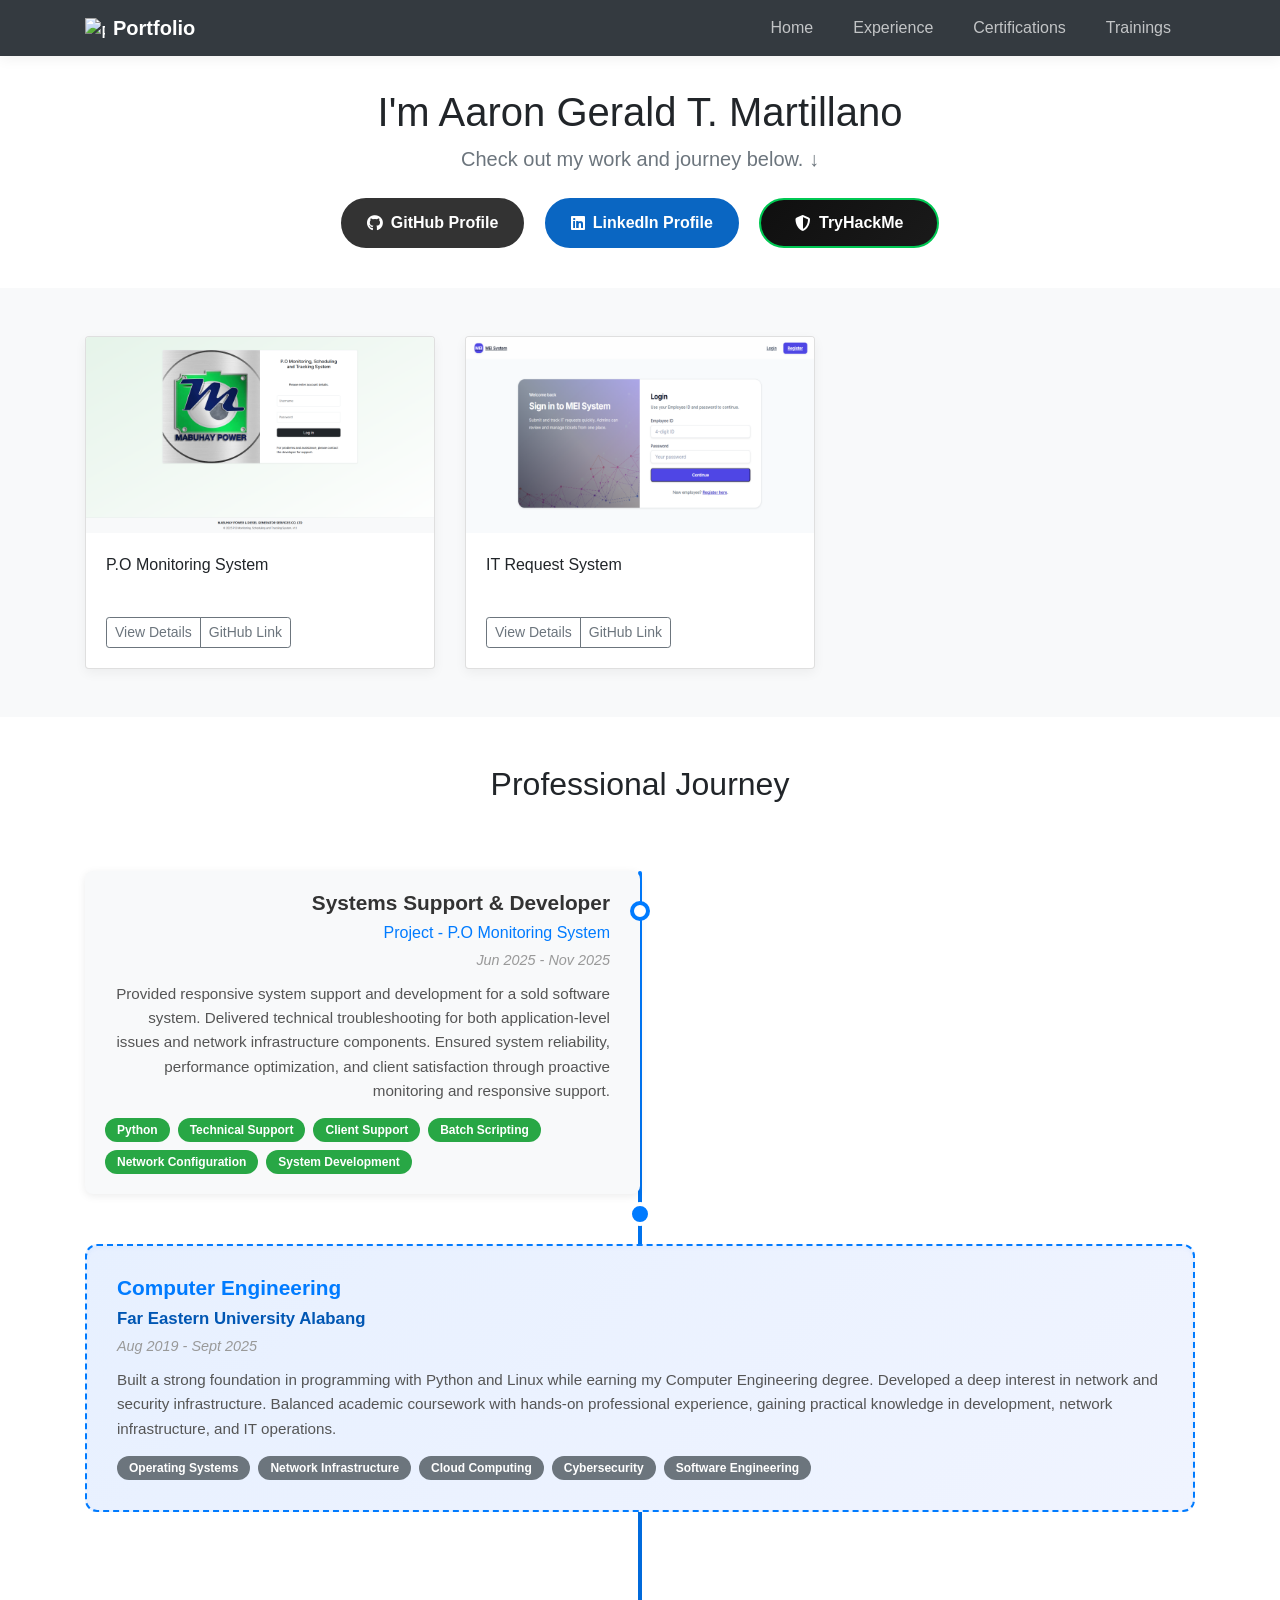
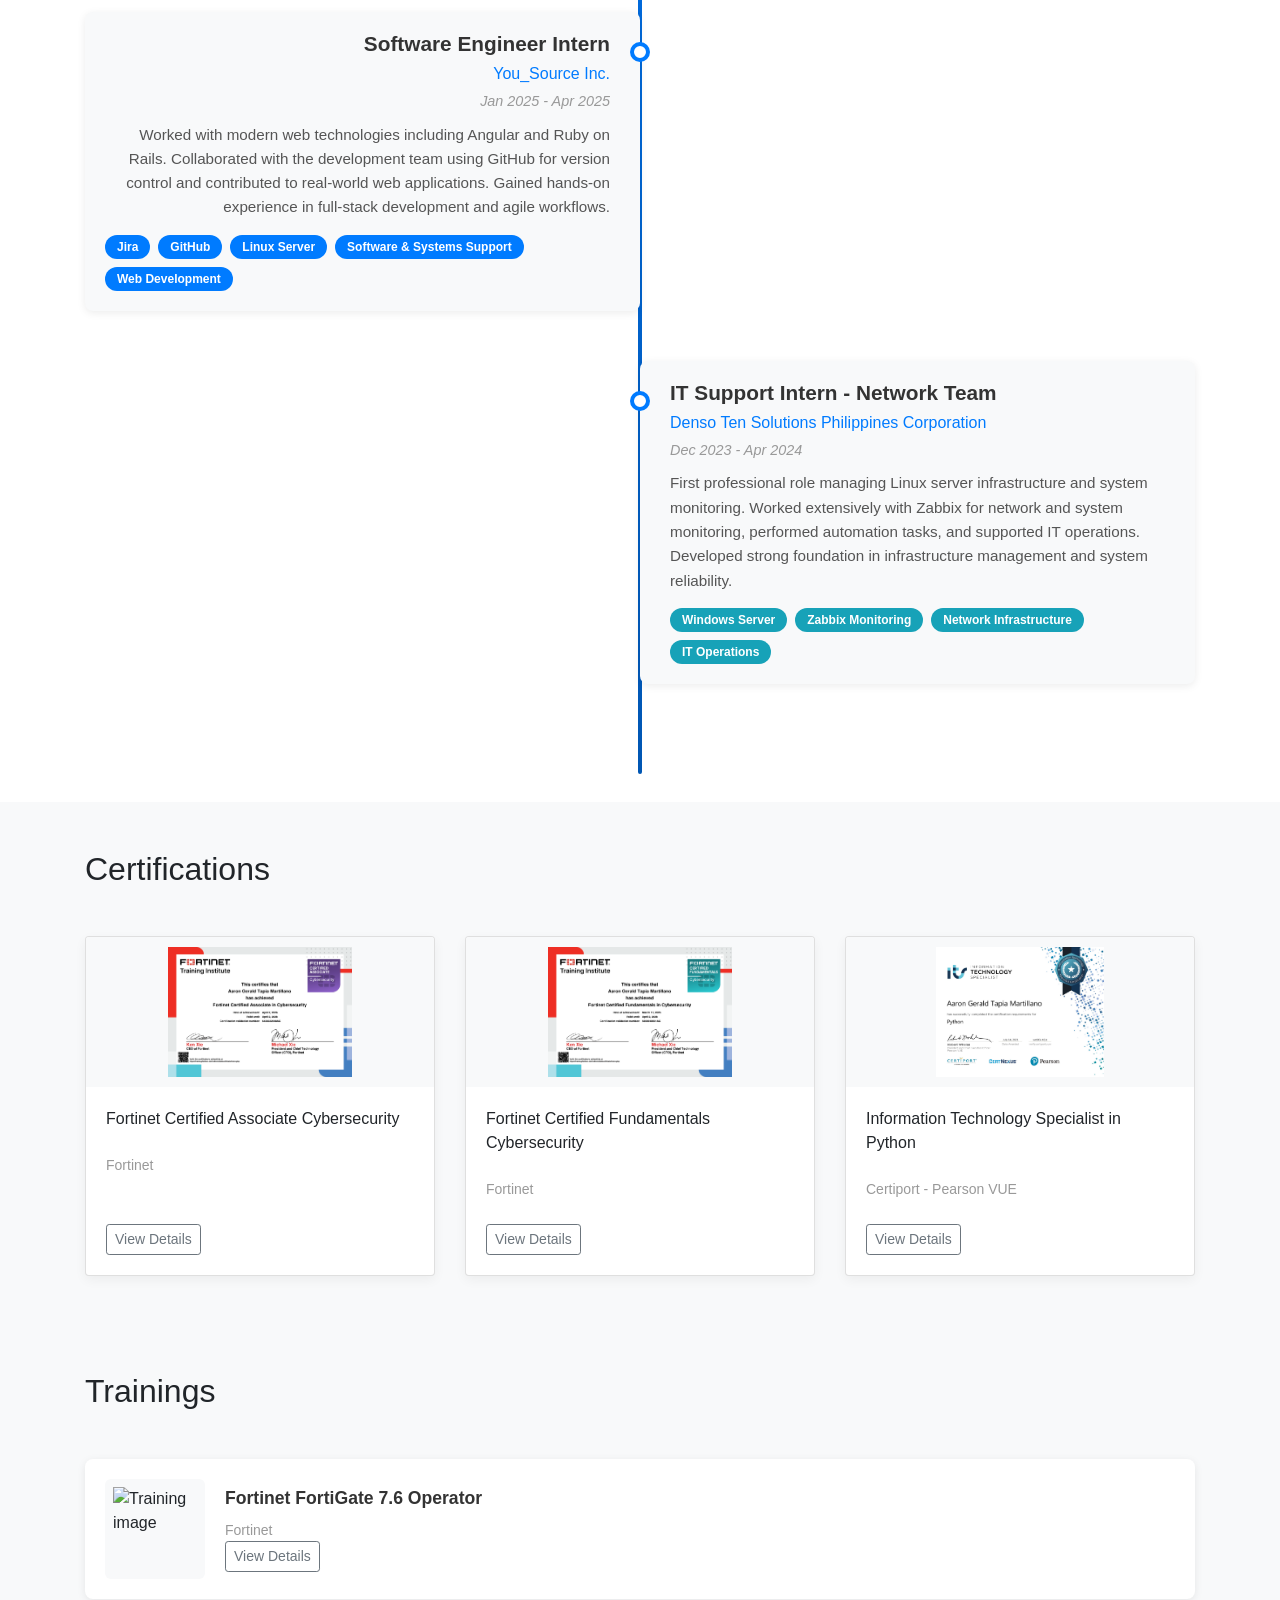
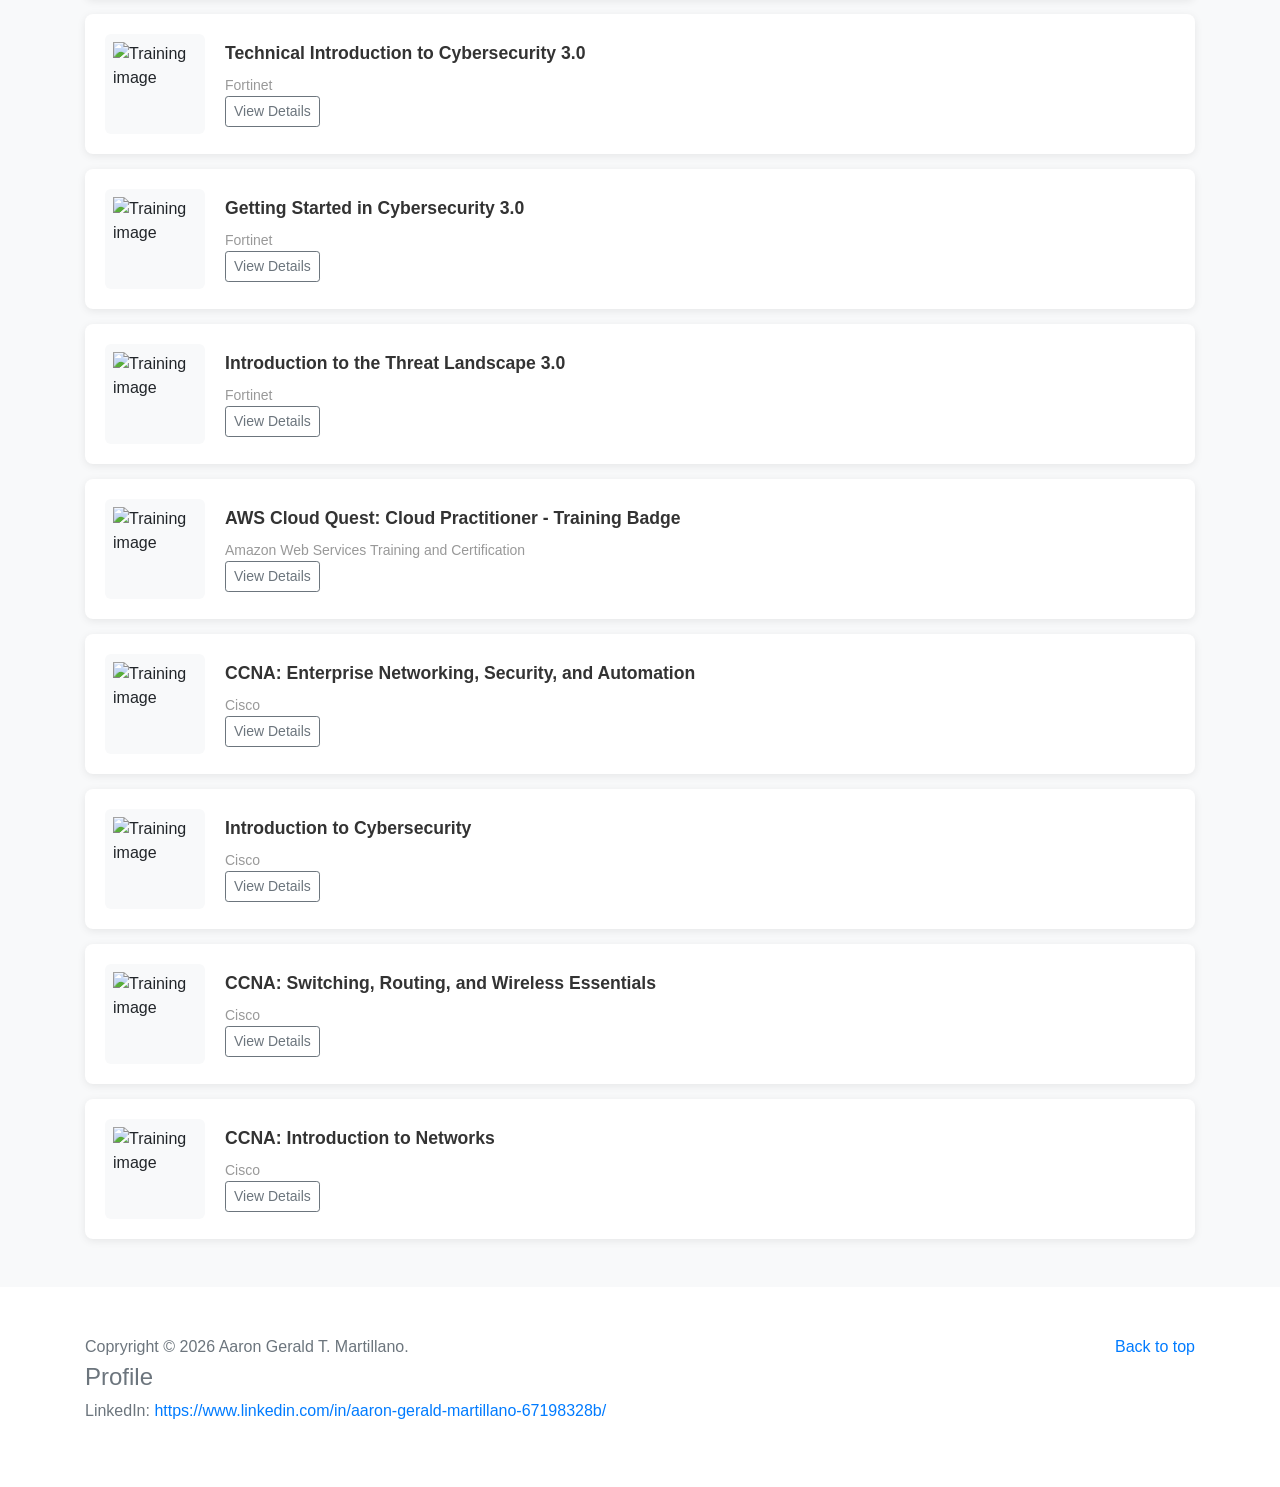
==== index.html @ e91a2d07 "added meta tags for favicon, og, twitter" ====
<!doctype html>
<html lang="en">
  <head>
    <meta charset="utf-8">
    <meta name="viewport" content="width=device-width, initial-scale=1, shrink-to-fit=no">
    <meta name="description" content="Graduate of BS Computer Engineering in FEU Alabang, specializing in network and security infrastructure, operating systems and Python development. Fortinet FCA certified and Pearson IT Specialist in Python. Based in Cavite, Philippines.">
    <meta name="author" content="Aaron Gerald T. Martillano">
    <meta name="keywords" content="Aaron, Gerald, Martillano, portfolio, computer engineering, network security, Python developer, Fortinet FCA, IT support">
    <meta name="robots" content="index, follow">
    <meta name="language" content="English">
    <title>Portfolio - Aaron Gerald T. Martillano</title>
    
    <!-- Favicon - Multiple formats for better search engine preview -->
    <link rel="icon" type="image/x-icon" href="favicon.ico">
    <link rel="icon" type="image/png" sizes="16x16" href="favicon-16x16.png">
    <link rel="icon" type="image/png" sizes="32x32" href="favicon-32x32.png">
    <link rel="apple-touch-icon" href="apple-touch-icon.png">
    <link rel="icon" type="image/png" sizes="192x192" href="android-chrome-192x192.png">
    <link rel="icon" type="image/png" sizes="512x512" href="android-chrome-512x512.png">
    
    <!-- Open Graph Meta Tags (for Google, Facebook, LinkedIn preview) -->
    <meta property="og:type" content="website">
    <meta property="og:title" content="Portfolio - Aaron Gerald T. Martillano">
    <meta property="og:description" content="Graduate of BS Computer Engineering in FEU Alabang, specializing in network and security infrastructure, operating systems and Python development. Fortinet FCA certified and Pearson IT Specialist in Python. Based in Cavite, Philippines.">
    <meta property="og:url" content="https://aarown.site">
    <meta property="og:image" content="">
    <meta property="og:site_name" content="Aaron Gerald T. Martillano - Portfolio">
    
    <!-- Twitter Card Meta Tags -->
    <meta name="twitter:card" content="summary_large_image">
    <meta name="twitter:title" content="Portfolio - Aaron Gerald T. Martillano">
    <meta name="twitter:description" content="Graduate of BS Computer Engineering in FEU Alabang, specializing in network and security infrastructure, operating systems and Python development.">
    <meta name="twitter:image" content="">
    
    <!-- Canonical URL -->
    <link rel="canonical" href="https://aarown.site">

    <!-- Bootstrap core CSS -->
    <link href="https://cdn.jsdelivr.net/npm/bootstrap@4.6.2/dist/css/bootstrap.min.css" rel="stylesheet">
    
    <!-- Font Awesome Icons -->
    <link rel="stylesheet" href="https://cdnjs.cloudflare.com/ajax/libs/font-awesome/6.4.0/css/all.min.css">

    <!-- Custom styles for this template -->
    <link href="assets/css/styles.css" rel="stylesheet">
  </head>

  <body>

    <header id="navbar-container"></header>

    <main role="main">

      <section class="jumbotron text-center">
        <div class="container">
          <h1 class="jumbotron-heading">I'm Aaron Gerald T. Martillano</h1>
          <p class="lead text-muted">Check out my work and journey below. ↓</p>
          <p>
            <a href="https://github.com/aarown00" class="btn btn-social btn-github my-2" target="_blank">
              <i class="fab fa-github"></i> GitHub Profile
            </a>
            <a href="https://www.linkedin.com/in/aaron-gerald-martillano-67198328b/" class="btn btn-social btn-linkedin my-2" target="_blank">
              <i class="fab fa-linkedin"></i> LinkedIn Profile
            </a>
            <a href="https://tryhackme.com/p/aarown.00" class="btn btn-social btn-tryhackme my-2" target="_blank">
              <i class="fas fa-shield-alt"></i> TryHackMe
            </a>
          </p>
        </div>
      </section>

      <div class="album py-5 bg-light">
        <div class="container">

          <div class="row">
                      
            <div class="col-md-4">
              <div class="card mb-4 box-shadow">
                <img class="card-img-top" src="assets/img/project1-a.png" alt="Card image cap">
                <div class="card-body">
                  <p class="card-text">P.O Monitoring System</p>
                  <div class="d-flex justify-content-between align-items-center">
                    <div class="btn-group">
                      <a href="po-monitoring-system.html" class="btn btn-sm btn-outline-secondary">View Details</a>
                      <a href="https://github.com/aarown00/pom" class="btn btn-sm btn-outline-secondary">GitHub Link</a>
                    </div>
                  </div>
                </div>
              </div>
            </div>
            <div class="col-md-4">
              <div class="card mb-4 box-shadow">
                <img class="card-img-top" src="assets/img/project2-a.png" alt="Card image cap">
                <div class="card-body">
                  <p class="card-text">IT Request System</p>
                  <div class="d-flex justify-content-between align-items-center">
                    <div class="btn-group">
                      <a href="it-request-system.html" class="btn btn-sm btn-outline-secondary">View Details</a>
                      <a href="https://github.com/aarown00/MEI" class="btn btn-sm btn-outline-secondary">GitHub Link</a>
                    </div>
                  </div>
                </div>
              </div>
            </div>
          </div>
        </div>
      </div>

      <div class="album py-5 bg-white" id="experience">
        <div class="container">
          <h2 class="mb-5 text-center">Professional Journey</h2>
          <div class="timeline">
            <div class="timeline-item">
              <div class="timeline-marker"></div>
              <div class="timeline-content">
                <h5 class="timeline-title">Systems Support & Developer</h5>
                <p class="timeline-company">Project - P.O Monitoring System</p>
                <p class="timeline-date">Jun 2025 - Nov 2025</p>
                <p class="timeline-description">
                  Provided responsive system support and development for a sold software system. Delivered technical troubleshooting for both application-level issues and network infrastructure components. Ensured system reliability, performance optimization, and client satisfaction through proactive monitoring and responsive support.
                </p>
                <div class="timeline-tags">
                  <span class="badge badge-success">Python</span>
                  <span class="badge badge-success">Technical Support</span>
                  <span class="badge badge-success">Client Support</span>
                  <span class="badge badge-success">Batch Scripting</span>
                  <span class="badge badge-success">Network Configuration</span>
                  <span class="badge badge-success">System Development</span>
                </div>
              </div>
            </div>
            <div class="timeline-item timeline-item-education">
              <div class="timeline-marker"></div>
              <div class="timeline-content">
                <h5 class="timeline-title">Computer Engineering</h5>
                <p class="timeline-company">Far Eastern University Alabang</p>
                <p class="timeline-date">Aug 2019 - Sept 2025</p>
                <p class="timeline-description">
                  Built a strong foundation in programming with Python and Linux while earning my Computer Engineering degree. Developed a deep interest in network and security infrastructure. Balanced academic coursework with hands-on professional experience, gaining practical knowledge in development, network infrastructure, and IT operations.
                </p>
                <div class="timeline-tags">
                  <span class="badge badge-secondary">Operating Systems</span>
                  <span class="badge badge-secondary">Network Infrastructure</span>
                  <span class="badge badge-secondary">Cloud Computing</span>
                  <span class="badge badge-secondary">Cybersecurity</span>
                  <span class="badge badge-secondary">Software Engineering</span>
                </div>
              </div>
            </div>
            <div class="timeline-item">
              <div class="timeline-marker"></div>
              <div class="timeline-content">
                <h5 class="timeline-title">Software Engineer Intern</h5>
                <p class="timeline-company">You_Source Inc.</p>
                <p class="timeline-date">Jan 2025 - Apr 2025</p>
                <p class="timeline-description">
                  Worked with modern web technologies including Angular and Ruby on Rails. Collaborated with the development team using GitHub for version control and contributed to real-world web applications. Gained hands-on experience in full-stack development and agile workflows.
                </p>
                <div class="timeline-tags">
                  <span class="badge badge-primary">Jira</span>
                  <span class="badge badge-primary">GitHub</span>
                  <span class="badge badge-primary">Linux Server</span>
                  <span class="badge badge-primary">Software & Systems Support</span>
                  <span class="badge badge-primary">Web Development</span>
                </div>
              </div>
            </div>
            <div class="timeline-item">
              <div class="timeline-marker"></div>
              <div class="timeline-content">
                <h5 class="timeline-title">IT Support Intern - Network Team</h5>
                <p class="timeline-company">Denso Ten Solutions Philippines Corporation</p>
                <p class="timeline-date">Dec 2023 - Apr 2024</p>
                <p class="timeline-description">
                  First professional role managing Linux server infrastructure and system monitoring. Worked extensively with Zabbix for network and system monitoring, performed automation tasks, and supported IT operations. Developed strong foundation in infrastructure management and system reliability.
                </p>
                <div class="timeline-tags">
                  <span class="badge badge-info">Windows Server</span>
                  <span class="badge badge-info">Zabbix Monitoring</span>
                  <span class="badge badge-info">Network Infrastructure</span>
                  <span class="badge badge-info">IT Operations</span>
                </div>
              </div>
            </div>
          </div>
        </div>
      </div>

      <div class="album py-5 bg-light" id="certifications">
        <div class="container">
          <h2 class="mb-5">Certifications</h2>
          <div class="row">
            <div class="col-md-4">
              <div class="card mb-4 box-shadow">
                <img class="card-img-top training-card-img" src="assets/img/fca.png" alt="Certification image">
                <div class="card-body">
                  <p class="card-text">Fortinet Certified Associate Cybersecurity</p>
                  <p class="training-provider">Fortinet</p>
                  <div class="d-flex justify-content-between align-items-center">
                    <div class="btn-group">
                      <a href="assets/img/fca.png" class="btn btn-sm btn-outline-secondary">View Details</a>
                    </div>
                  </div>
                </div>
                
              </div>
            </div>
            <div class="col-md-4">
              <div class="card mb-4 box-shadow">
                <img class="card-img-top training-card-img" src="assets/img/fcf.png" alt="Certification image">
                <div class="card-body">
                  <p class="card-text">Fortinet Certified Fundamentals Cybersecurity</p>
                  <p class="training-provider">Fortinet</p>
                  <div class="d-flex justify-content-between align-items-center">
                    <div class="btn-group">
                      <a href="assets/img/fcf.png" class="btn btn-sm btn-outline-secondary">View Details</a>
                    </div>
                  </div>
                </div>
                
              </div>
            </div>
            <div class="col-md-4">
              <div class="card mb-4 box-shadow">
                <img class="card-img-top training-card-img" src="assets/img/Python.jpg" alt="Certification image">
                <div class="card-body">
                  <p class="card-text">Information Technology Specialist in Python</p>
                  <p class="training-provider">Certiport - Pearson VUE</p>
                  <div class="d-flex justify-content-between align-items-center">
                    <div class="btn-group">
                      <a href="assets/img/Python.jpg" class="btn btn-sm btn-outline-secondary">View Details</a>
                    </div>
                  </div>
                </div>
                
              </div>
            </div>
          </div>
          
        </div>
      </div>

      <div class="album py-5 bg-light" id="trainings">
        <div class="container">
          <h2 class="mb-5">Trainings</h2>
          <div class="training-list">
            <div class="training-item">
              <img src="https://images.credly.com/size/680x680/images/92f41b16-a144-41e5-a5ab-f853faaf0939/blob" alt="Training image" class="training-item-img">
              <div class="training-item-content">
                <p class="training-item-title">Fortinet FortiGate 7.6 Operator</p>
                <p class="training-provider">Fortinet</p>
                <a href="https://www.credly.com/badges/24b2e67b-eadc-4395-85fd-5df58f1951bd/public_url" class="btn btn-sm btn-outline-secondary">View Details</a>
              </div>
            </div>
            <div class="training-item">
              <img src="https://images.credly.com/size/680x680/images/eb17d3c5-12f5-4be9-87b5-a6ccff62a22b/blob" alt="Training image" class="training-item-img">
              <div class="training-item-content">
                <p class="training-item-title">Technical Introduction to Cybersecurity 3.0</p>
                <p class="training-provider">Fortinet</p>
                <a href="https://www.credly.com/badges/b252195b-483f-4d7f-964d-dad9211ef504/public_url" class="btn btn-sm btn-outline-secondary">View Details</a>
              </div>
            </div>
            <div class="training-item">
              <img src="https://images.credly.com/size/680x680/images/a27867b1-d64f-4890-b577-89f162015407/blob" alt="Training image" class="training-item-img">
              <div class="training-item-content">
                <p class="training-item-title">Getting Started in Cybersecurity 3.0</p>
                <p class="training-provider">Fortinet</p>
                <a href="https://www.credly.com/badges/d38d79e4-d458-45fe-8bab-f562546cdbd9/public_url" class="btn btn-sm btn-outline-secondary">View Details</a>
              </div>
            </div>
            <div class="training-item">
              <img src="https://images.credly.com/size/680x680/images/a06a4e98-21bf-49ab-ad70-c61641f26fc8/blob" alt="Training image" class="training-item-img">
              <div class="training-item-content">
                <p class="training-item-title">Introduction to the Threat Landscape 3.0</p>
                <p class="training-provider">Fortinet</p>
                <a href="https://www.credly.com/badges/cf7b4754-1dc9-4a5c-806d-9c0d047556d3/public_url" class="btn btn-sm btn-outline-secondary">View Details</a>
              </div>
            </div>
            <div class="training-item">
              <img src="https://images.credly.com/size/680x680/images/30816e43-2550-4e1c-be22-3f03c5573bb9/blob" alt="Training image" class="training-item-img">
              <div class="training-item-content">
                <p class="training-item-title">AWS Cloud Quest: Cloud Practitioner - Training Badge</p>
                <p class="training-provider">Amazon Web Services Training and Certification</p>
                <a href="https://www.credly.com/badges/bafd1979-7acb-4dd3-9b9a-64f376400902/public_url" class="btn btn-sm btn-outline-secondary">View Details</a>
              </div>
            </div>
            <div class="training-item">
              <img src="https://images.credly.com/size/680x680/images/0a6d331e-8abf-4272-a949-33f754569a76/CCNAENSA__1_.png" alt="Training image" class="training-item-img">
              <div class="training-item-content">
                <p class="training-item-title">CCNA: Enterprise Networking, Security, and Automation</p>
                <p class="training-provider">Cisco</p>
                <a href="https://www.credly.com/badges/953318bb-1134-492c-a736-dcf8bf8c9d88/public_url" class="btn btn-sm btn-outline-secondary">View Details</a>
              </div>
            </div>
            <div class="training-item">
              <img src="https://images.credly.com/size/680x680/images/af8c6b4e-fc31-47c4-8dcb-eb7a2065dc5b/I2CS__1_.png" alt="Training image" class="training-item-img">
              <div class="training-item-content">
                <p class="training-item-title">Introduction to Cybersecurity</p>
                <p class="training-provider">Cisco</p>
                <a href="https://www.credly.com/badges/f3e2368b-4328-46eb-96b1-496ebf4464a6/public_url" class="btn btn-sm btn-outline-secondary">View Details</a>
              </div>
            </div>
            <div class="training-item">
              <img src="https://images.credly.com/size/680x680/images/f4ccdba9-dd65-4349-baad-8f05df116443/CCNASRWE__1_.png" alt="Training image" class="training-item-img">
              <div class="training-item-content">
                <p class="training-item-title">CCNA: Switching, Routing, and Wireless Essentials</p>
                <p class="training-provider">Cisco</p>
                <a href="https://www.credly.com/badges/d5fbf1f2-9b2b-4efe-966e-9efd0fe713e1/public_url" class="btn btn-sm btn-outline-secondary">View Details</a>
              </div>
            </div>
            <div class="training-item">
              <img src="https://images.credly.com/size/680x680/images/70d71df5-f3dc-4380-9b9d-f22513a70417/CCNAITN__1_.png" alt="Training image" class="training-item-img">
              <div class="training-item-content">
                <p class="training-item-title">CCNA: Introduction to Networks</p>
                <p class="training-provider">Cisco</p>
                <a href="https://www.credly.com/badges/bab6aceb-4195-438a-843b-6841fb26e9fd/public_url" class="btn btn-sm btn-outline-secondary">View Details</a>
              </div>
            </div>
          </div>
        </div>
      </div>

    </main>

    <footer class="text-muted">
      <div class="container">
        <p class="float-right">
          <a href="#">Back to top</a>
        </p>
        <p>Copryright &copy; 2026 Aaron Gerald T. Martillano.</p>
        <h4 class="text-black">Profile</h4>
              <ul class="list-unstyled">
                <!-- <li class="text-white">Email: <a href="" class="text-white"></a></li>
                <li class="text-white">Mobile No: <a href="" class="text-white"></a></li> -->
                <li class="text-black">LinkedIn: <a href="https://www.linkedin.com/in/aaron-gerald-martillano-67198328b/" class="text-blue">https://www.linkedin.com/in/aaron-gerald-martillano-67198328b/</a></li>
              </ul>
      </div>
    </footer>

    <!-- Bootstrap core JavaScript
    ================================================== -->
    <!-- Placed at the end of the document so the pages load faster -->
    <script src="https://code.jquery.com/jquery-3.2.1.slim.min.js" integrity="sha384-KJ3o2DKtIkvYIK3UENzmM7KCkRr/rE9/Qpg6aAZGJwFDMVNA/GpGFF93hXpG5KkN" crossorigin="anonymous"></script>
    <script src="https://cdn.jsdelivr.net/npm/bootstrap@4.6.2/dist/js/bootstrap.bundle.min.js"></script>
    <script src="assets/js/load-navbar.js"></script>
  </body>
</html>
---- assets/css/styles.css ----
:root {
  --jumbotron-padding-y: 1rem;
}

/* Fixed Navbar */
.sticky-top {
  position: fixed;
  top: 0;
  left: 0;
  right: 0;
  z-index: 1020;
  width: 100%;
}

/* Body padding to account for fixed navbar */
body {
  padding-top: 56px;
}

/* Scroll margin for sections to create space below fixed navbar */
#experience,
#certifications,
#trainings {
  scroll-margin-top: 65px;
}

/* Navbar parent container */
header {
  width: 100%;
}

/* Fixed Navbar */
.navbar.sticky-top {
  position: fixed;
  top: 0;
  left: 0;
  right: 0;
  width: 100%;
  z-index: 1020;
}

/* Navbar Navigation Styles */
.navbar-nav .nav-link {
  color: rgba(255, 255, 255, 0.7) !important;
  font-weight: 500;
  padding: 0.5rem 1rem !important;
  transition: all 0.3s ease;
  margin-right: 0.5rem;
}

.navbar-nav .nav-link:hover {
  color: #ffffff !important;
}

.navbar-nav .btn-link {
  background: none;
  border: none;
  color: rgba(255, 255, 255, 0.7) !important;
  font-weight: 500;
  padding: 0.5rem 1rem !important;
  transition: all 0.3s ease;
  margin-right: 0.5rem;
  cursor: pointer;
}

.navbar-nav .btn-link:hover {
  color: #ffffff !important;
}

.navbar-nav .btn-outline-light {
  padding: 0.275rem 0.75rem !important;
  font-size: 0.875rem;
  font-weight: 600;
}

.navbar-nav .btn-outline-light:hover {
  background-color: #007bff;
  border-color: #007bff;
}

@media (max-width: 767.98px) {
  .navbar-nav {
    margin-top: 1rem;
    border-top: 1px solid rgba(255, 255, 255, 0.1);
    padding-top: 1rem;
  }
  
  .navbar-nav .nav-link,
  .navbar-nav .btn-link {
    padding: 0.75rem 0 !important;
    margin-right: 0 !important;
  }
  
  .navbar-nav .ml-md-2 {
    margin-left: 0 !important;
    margin-top: 0.5rem;
  }
}

.jumbotron {
  padding-top: var(--jumbotron-padding-y);
  padding-bottom: var(--jumbotron-padding-y);
  margin-bottom: 0;
  background-color: #fff;
}
@media (min-width: 768px) {
  .jumbotron {
    padding-top: calc(var(--jumbotron-padding-y) * 2);
    padding-bottom: calc(var(--jumbotron-padding-y) * 2);
  }
}

.jumbotron p:last-child {
  margin-bottom: 0;
}

/* Social Buttons Styling */
.btn-social {
  padding: 0.75rem 1.5rem !important;
  font-size: 1rem;
  font-weight: 600;
  border-radius: 50px;
  border: 2px solid;
  transition: all 0.3s ease;
  text-decoration: none;
  display: inline-flex;
  align-items: center;
  justify-content: center;
  margin: 0.5rem !important;
  min-width: 180px;
  height: 50px;
  width: auto;
}

.btn-social i {
  margin-right: 0.5rem;
}

/* GitHub Button */
.btn-github {
  color: #ffffff;
  background-color: #333333;
  border-color: #333333;
}

.btn-github:hover {
  color: #ffffff;
  background-color: #24292e;
  border-color: #24292e;
  box-shadow: 0 4px 15px rgba(51, 51, 51, 0.3);
  transform: translateY(-2px);
}

/* TryHackMe Button */
.btn-tryhackme {
  color: #ffffff;
  background: linear-gradient(135deg, #0f0f0f 0%, #1a1a1a 100%);
  border-color: #00C853;
  border-width: 2px;
}

.btn-tryhackme:hover {
  color: #ffffff;
  background: linear-gradient(135deg, #00C853 0%, #00B344 100%);
  border-color: #00C853;
  box-shadow: 0 4px 20px rgba(0, 200, 83, 0.4);
  transform: translateY(-2px);
}

/* LinkedIn Button */
.btn-linkedin {
  color: #ffffff;
  background-color: #0A66C2;
  border-color: #0A66C2;
}

.btn-linkedin:hover {
  color: #ffffff;
  background-color: #084d96;
  border-color: #084d96;
  box-shadow: 0 4px 15px rgba(10, 102, 194, 0.3);
  transform: translateY(-2px);
}

.jumbotron-heading {
  font-weight: 300;
}

.project-description {
  font-size: 2rem;
  font-weight: 600;
  color: #666;
  margin-top: 1rem;
  line-height: 1.6;
}

.demo-notice {
  color: #999;
  font-size: 0.95rem;
  margin-top: 1.5rem;
  margin-bottom: 0.5rem;
  font-style: italic;
}

.provided-to {
  color: #555;
  font-size: 1rem;
  margin-top: 1.5rem;
  margin-bottom: 0;
  font-weight: 500;
}

.back-portfolio {
  padding: 0.5rem 1.5rem;
  align-self: flex-end;
  text-decoration: underline;
}

.jumbotron .container {
  max-width: 80rem;
  display: flex;
  flex-direction: column;
}

footer {
  padding-top: 3rem;
  padding-bottom: 3rem;
}

footer p {
  margin-bottom: .25rem;
}

.box-shadow { box-shadow: 0 .25rem .75rem rgba(0, 0, 0, .05); }

.carousel-control-prev,
.carousel-control-next {
  background-color: rgba(0, 0, 0, 0.4);
  width: 5%;
}

.carousel-control-prev-icon,
.carousel-control-next-icon {
  filter: brightness(1.5);
}

.carousel-inner img {
  filter: brightness(0.9);
}

.carousel-indicators li {
  background-color: rgba(255, 255, 255, 1.5);
}

.carousel-indicators li.active {
  background-color: rgba(255, 255, 255, 1.5);
}

.training-card-img {
  height: 150px;
  object-fit: contain;
  padding: 10px;
  background-color: #f8f9fa;
}

/* Horizontal Training List */
.training-list {
  display: flex;
  flex-direction: column;
  gap: 15px;
}

.training-item {
  display: flex;
  align-items: center;
  gap: 20px;
  padding: 20px;
  background-color: #fff;
  border-radius: 8px;
  box-shadow: 0 2px 8px rgba(0, 0, 0, 0.08);
  transition: all 0.3s ease;
}

.training-item:hover {
  box-shadow: 0 4px 12px rgba(0, 123, 255, 0.15);
  transform: translateY(-2px);
}

.training-item-img {
  width: 100px;
  height: 100px;
  object-fit: contain;
  flex-shrink: 0;
  background-color: #f8f9fa;
  padding: 8px;
  border-radius: 6px;
}

.training-item-content {
  flex-grow: 1;
}

.training-item-title {
  font-size: 1.1rem;
  font-weight: 600;
  color: #333;
  margin-bottom: 5px;
  margin-top: 0;
}

/* Responsive for mobile */
@media (max-width: 768px) {
  .training-item {
    flex-direction: column;
    text-align: center;
  }

  .training-item-img {
    width: 80px;
    height: 80px;
  }
}

.training-provider {
  font-size: 0.875rem;
  color: #999;
  margin-top: 0.5rem;
  margin-bottom: 0;
}

.card {
  display: flex;
  flex-direction: column;
  height: 100%;
}

.card-body {
  flex-grow: 1;
  display: flex;
  flex-direction: column;
}

.card-body .d-flex {
  margin-top: auto;
}

/* Timeline Styles */
.timeline {
  position: relative;
  padding: 20px 0;
}

.timeline::before {
  content: '';
  position: absolute;
  left: 50%;
  transform: translateX(-50%);
  width: 4px;
  height: 100%;
  background: linear-gradient(to bottom, #007bff, #0056b3);
  border-radius: 2px;
}

.timeline-item {
  margin-bottom: 50px;
  position: relative;
}

.timeline-item:nth-child(odd) .timeline-content {
  margin-left: 0;
  margin-right: 50%;
  padding-right: 30px;
  text-align: right;
}

.timeline-item:nth-child(even) .timeline-content {
  margin-left: 50%;
  margin-right: 0;
  padding-left: 30px;
  text-align: left;
}

.timeline-marker {
  position: absolute;
  left: 50%;
  top: 30px;
  transform: translateX(-50%);
  width: 20px;
  height: 20px;
  background: white;
  border: 4px solid #007bff;
  border-radius: 50%;
  z-index: 1;
  transition: all 0.3s ease;
}

.timeline-item:hover .timeline-marker {
  width: 28px;
  height: 28px;
  background: #007bff;
  box-shadow: 0 0 0 8px rgba(0, 123, 255, 0.1);
}

.timeline-content {
  padding: 20px;
  background: #f8f9fa;
  border-radius: 8px;
  box-shadow: 0 2px 8px rgba(0, 0, 0, 0.08);
  transition: all 0.3s ease;
}

.timeline-item:hover .timeline-content {
  box-shadow: 0 4px 12px rgba(0, 123, 255, 0.15);
  background: #fff;
}

.timeline-title {
  font-size: 1.3rem;
  font-weight: 600;
  color: #333;
  margin-bottom: 5px;
}

.timeline-company {
  font-size: 1rem;
  color: #007bff;
  font-weight: 500;
  margin-bottom: 5px;
}

.timeline-date {
  font-size: 0.9rem;
  color: #999;
  margin-bottom: 10px;
  font-style: italic;
}

.timeline-description {
  font-size: 0.95rem;
  color: #555;
  line-height: 1.6;
  margin-bottom: 15px;
}

.timeline-tags {
  display: flex;
  flex-wrap: wrap;
  gap: 8px;
}

.timeline-tags .badge {
  font-size: 0.75rem;
  padding: 6px 12px;
  border-radius: 20px;
}

/* Education Timeline Item - Foundation */
.timeline-item-education {
  position: relative;
  margin-bottom: 100px;
}

.timeline-item-education .timeline-content {
  margin-left: 0 !important;
  margin-right: 0 !important;
  padding: 30px;
  background: linear-gradient(135deg, #e7f0ff 0%, #f0f4ff 100%);
  border: 2px dashed #007bff;
  border-radius: 12px;
  text-align: center;
  box-shadow: inset 0 2px 4px rgba(0, 123, 255, 0.05);
}

.timeline-item-education:hover .timeline-content {
  background: linear-gradient(135deg, #d9e8ff 0%, #e7ecff 100%);
  border-color: #0056b3;
}

.timeline-item-education .timeline-marker {
  left: 50%;
  background: #007bff;
  border-color: #fff;
  width: 24px;
  height: 24px;
  top: -42px;
}

.timeline-item-education .timeline-title {
  color: #007bff;
  font-weight: 700;
}

.timeline-item-education .timeline-company {
  color: #0056b3;
  font-weight: 600;
  font-size: 1.05rem;
}

/* Responsive Timeline */
@media (max-width: 768px) {
  .timeline::before {
    left: 15px;
  }

  .timeline-item:nth-child(odd) .timeline-content,
  .timeline-item:nth-child(even) .timeline-content {
    margin-left: 50px;
    margin-right: 0;
    padding-left: 20px;
    padding-right: 0;
    text-align: left;
  }

  .timeline-item-education .timeline-content {
    margin-left: 0 !important;
    margin-right: 0 !important;
    text-align: center;
    padding: 20px;
  }

  .timeline-marker {
    left: 15px;
  }
}
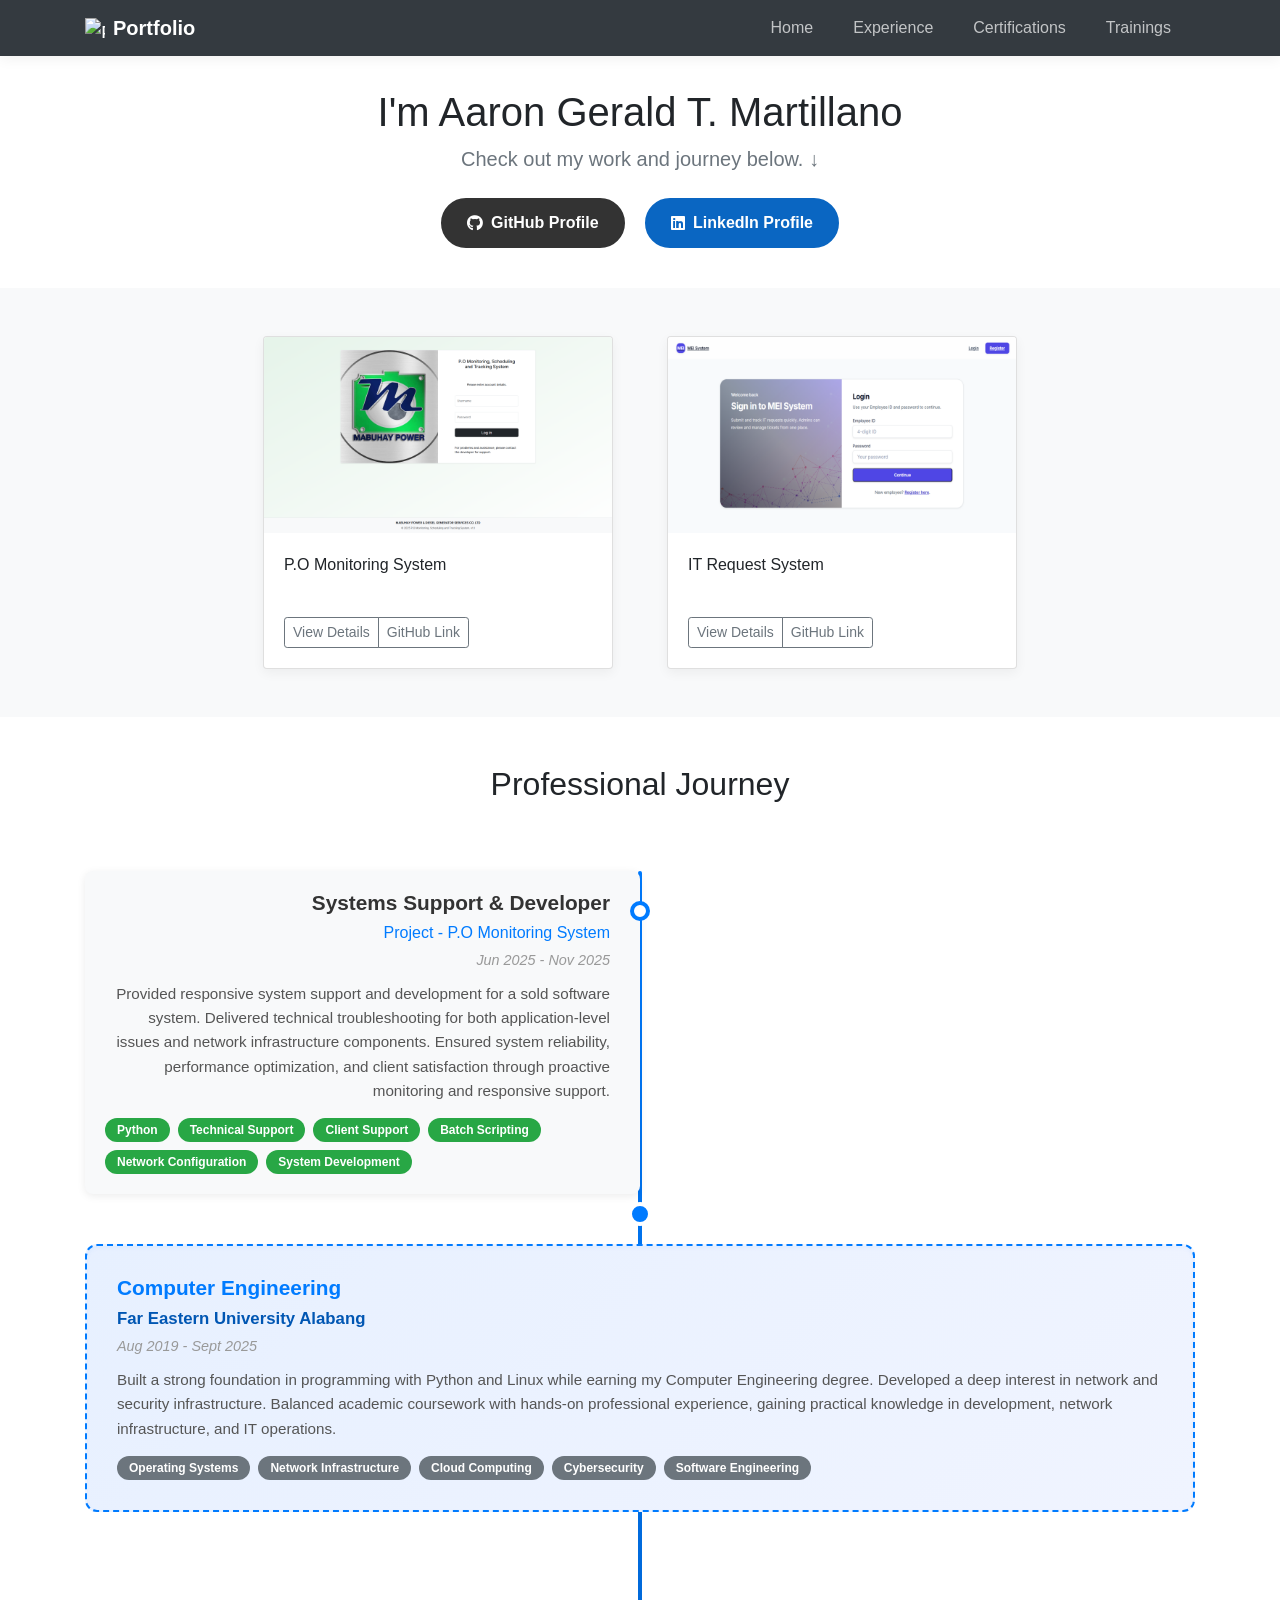
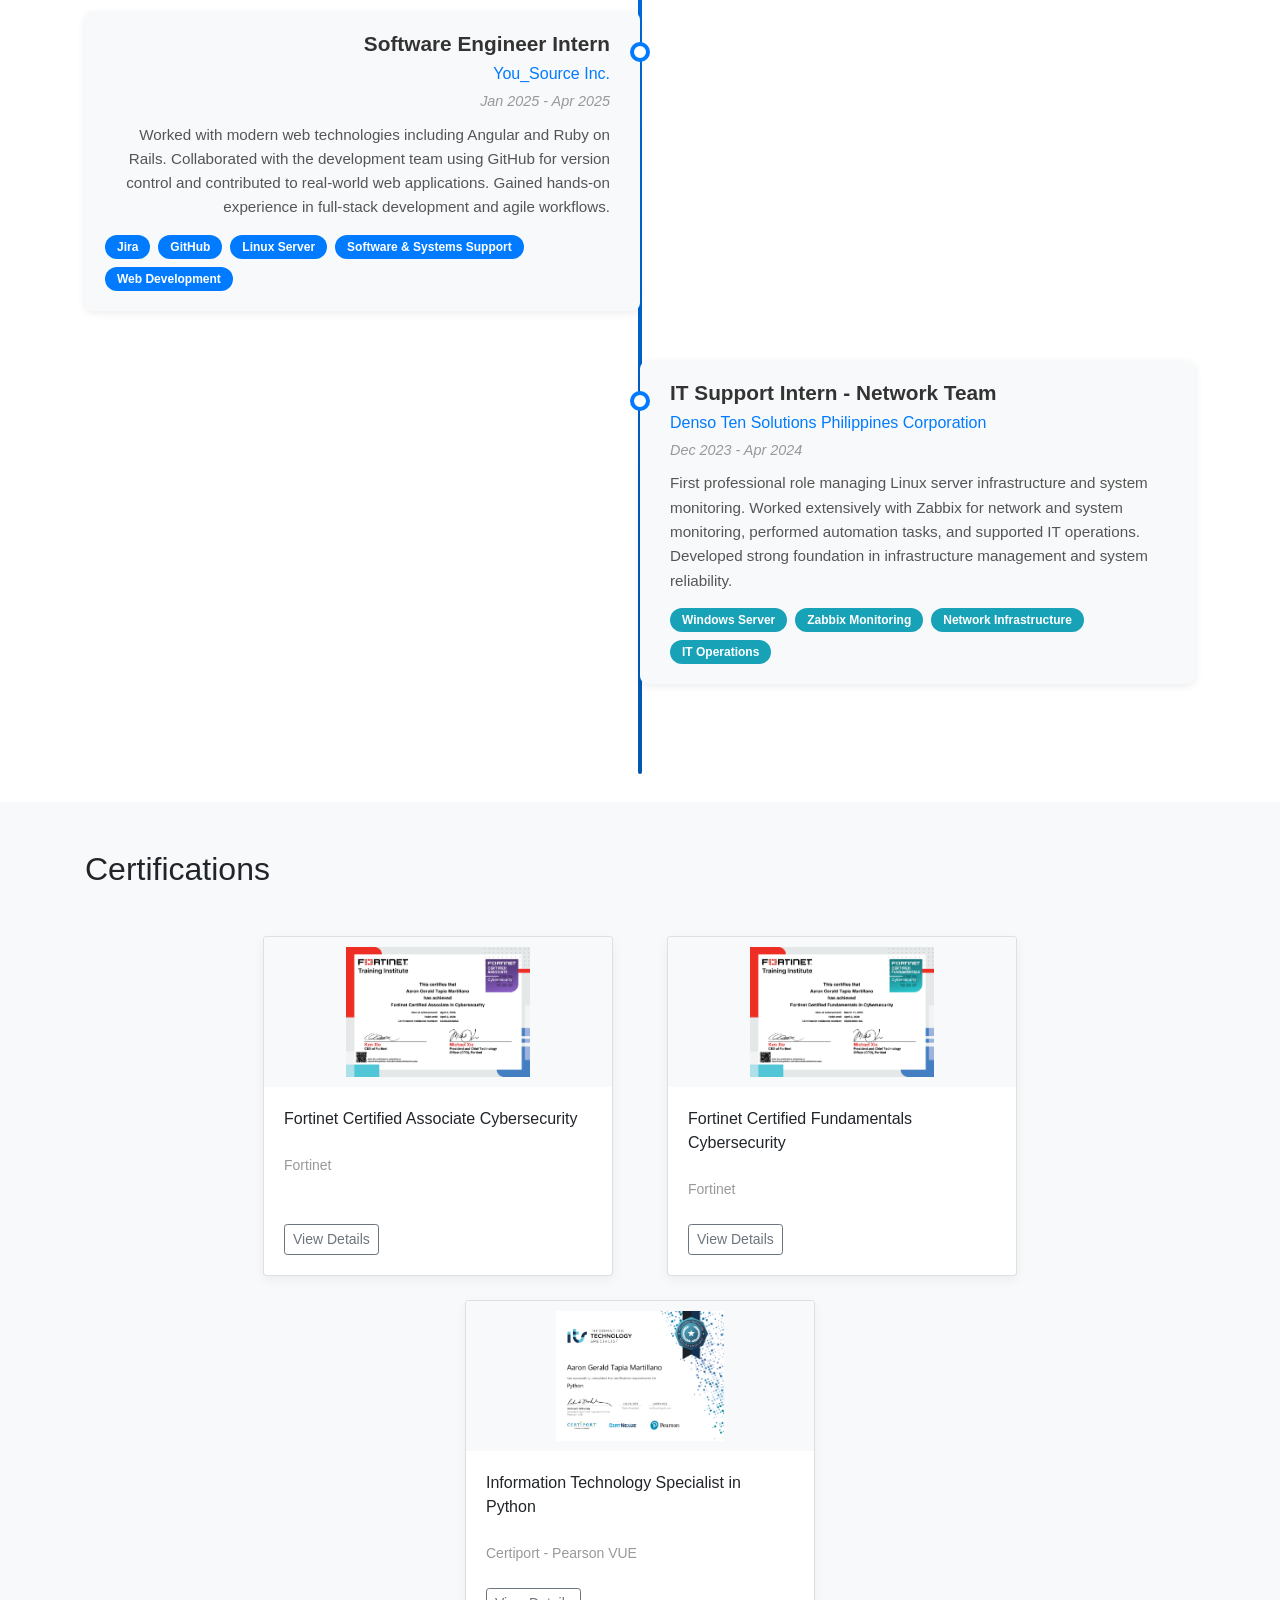
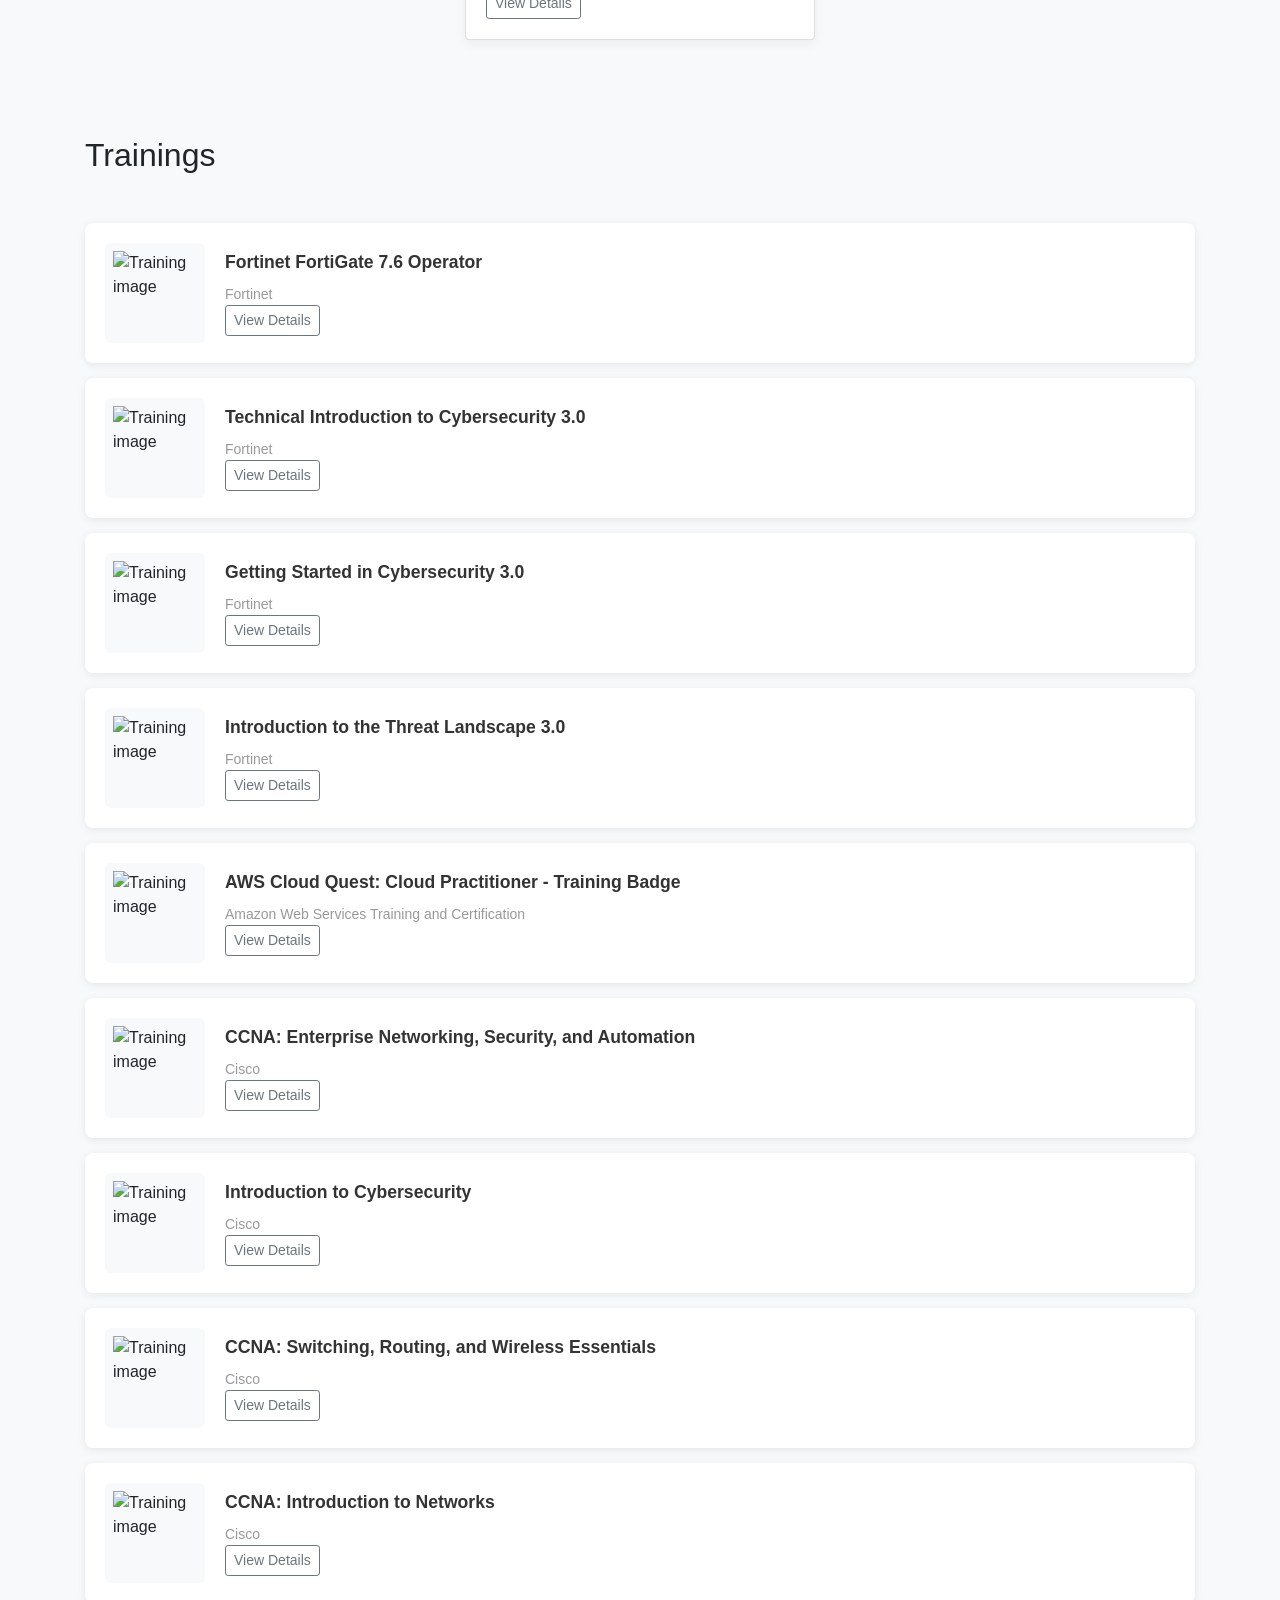
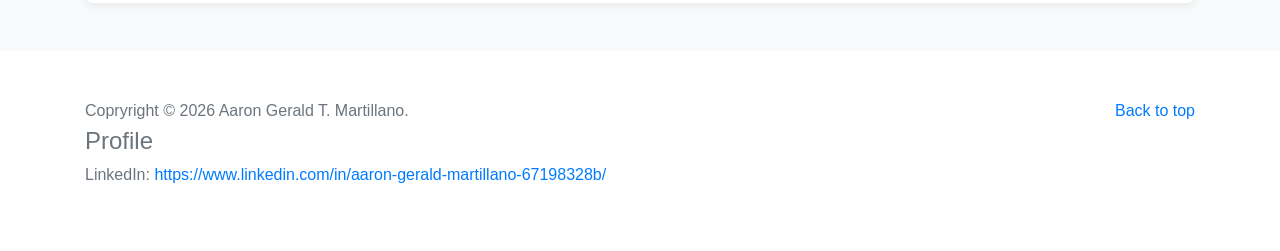
==== commit 30f361f7: "improve meta description for SEO" ====
--- a/index.html
+++ b/index.html
@@ -4,9 +4,9 @@
   <head>
     <meta charset="utf-8">
     <meta name="viewport" content="width=device-width, initial-scale=1, shrink-to-fit=no">
-    <meta name="description" content="Graduate of BS Computer Engineering in FEU Alabang, specializing in network and security infrastructure, operating systems and Python development. Fortinet FCA certified and Pearson IT Specialist in Python. Based in Cavite, Philippines.">
+    <meta name="description" content="Computer Engineering graduate from FEU Alabang with hands-on experience in IT infrastructure, network support, and systems administration. Fortinet FCA certified and Pearson IT Specialist in Python, with additional exposure to full-stack development and Linux environments. Currently pursuing CCNA.">
     <meta name="author" content="Aaron Gerald T. Martillano">
-    <meta name="keywords" content="Aaron, Gerald, Martillano, portfolio, computer engineering, network security, Python developer, Fortinet FCA, IT support">
+    <meta name="keywords" content="Aaron, Gerald, Martillano, portfolio, computer engineering, network, IT infrastructure, Python web developer, Fortinet FCA, IT support">
     <meta name="robots" content="index, follow">
     <meta name="language" content="English">
     <title>Portfolio - Aaron Gerald T. Martillano</title>
@@ -22,7 +22,7 @@
     <!-- Open Graph Meta Tags (for Google, Facebook, LinkedIn preview) -->
     <meta property="og:type" content="website">
     <meta property="og:title" content="Portfolio - Aaron Gerald T. Martillano">
-    <meta property="og:description" content="Graduate of BS Computer Engineering in FEU Alabang, specializing in network and security infrastructure, operating systems and Python development. Fortinet FCA certified and Pearson IT Specialist in Python. Based in Cavite, Philippines.">
+    <meta property="og:description" content="Computer Engineering graduate from FEU Alabang with hands-on experience in IT infrastructure, network support, and systems administration. Fortinet FCA certified and Pearson IT Specialist in Python, with additional exposure to full-stack development and Linux environments. Currently pursuing CCNA.">
     <meta property="og:url" content="https://aarown.site">
     <meta property="og:image" content="">
     <meta property="og:site_name" content="Aaron Gerald T. Martillano - Portfolio">
@@ -30,7 +30,7 @@
     <!-- Twitter Card Meta Tags -->
     <meta name="twitter:card" content="summary_large_image">
     <meta name="twitter:title" content="Portfolio - Aaron Gerald T. Martillano">
-    <meta name="twitter:description" content="Graduate of BS Computer Engineering in FEU Alabang, specializing in network and security infrastructure, operating systems and Python development.">
+    <meta name="twitter:description" content="Computer Engineering graduate from FEU Alabang with hands-on experience in IT infrastructure, network support, and systems administration. Fortinet FCA certified and Pearson IT Specialist in Python, with additional exposure to full-stack development and Linux environments. Currently pursuing CCNA.">
     <meta name="twitter:image" content="">
     
     <!-- Canonical URL -->
@@ -62,9 +62,6 @@
             </a>
             <a href="https://www.linkedin.com/in/aaron-gerald-martillano-67198328b/" class="btn btn-social btn-linkedin my-2" target="_blank">
               <i class="fab fa-linkedin"></i> LinkedIn Profile
-            </a>
-            <a href="https://tryhackme.com/p/aarown.00" class="btn btn-social btn-tryhackme my-2" target="_blank">
-              <i class="fas fa-shield-alt"></i> TryHackMe
             </a>
           </p>
         </div>
--- a/assets/css/styles.css
+++ b/assets/css/styles.css
@@ -233,6 +233,14 @@
 
 .box-shadow { box-shadow: 0 .25rem .75rem rgba(0, 0, 0, .05); }
 
+/* Center project cards in album section */
+.album .row {
+  display: flex;
+  justify-content: center;
+  flex-wrap: wrap;
+  gap: 1.5rem;
+}
+
 .carousel-control-prev,
 .carousel-control-next {
   background-color: rgba(0, 0, 0, 0.4);
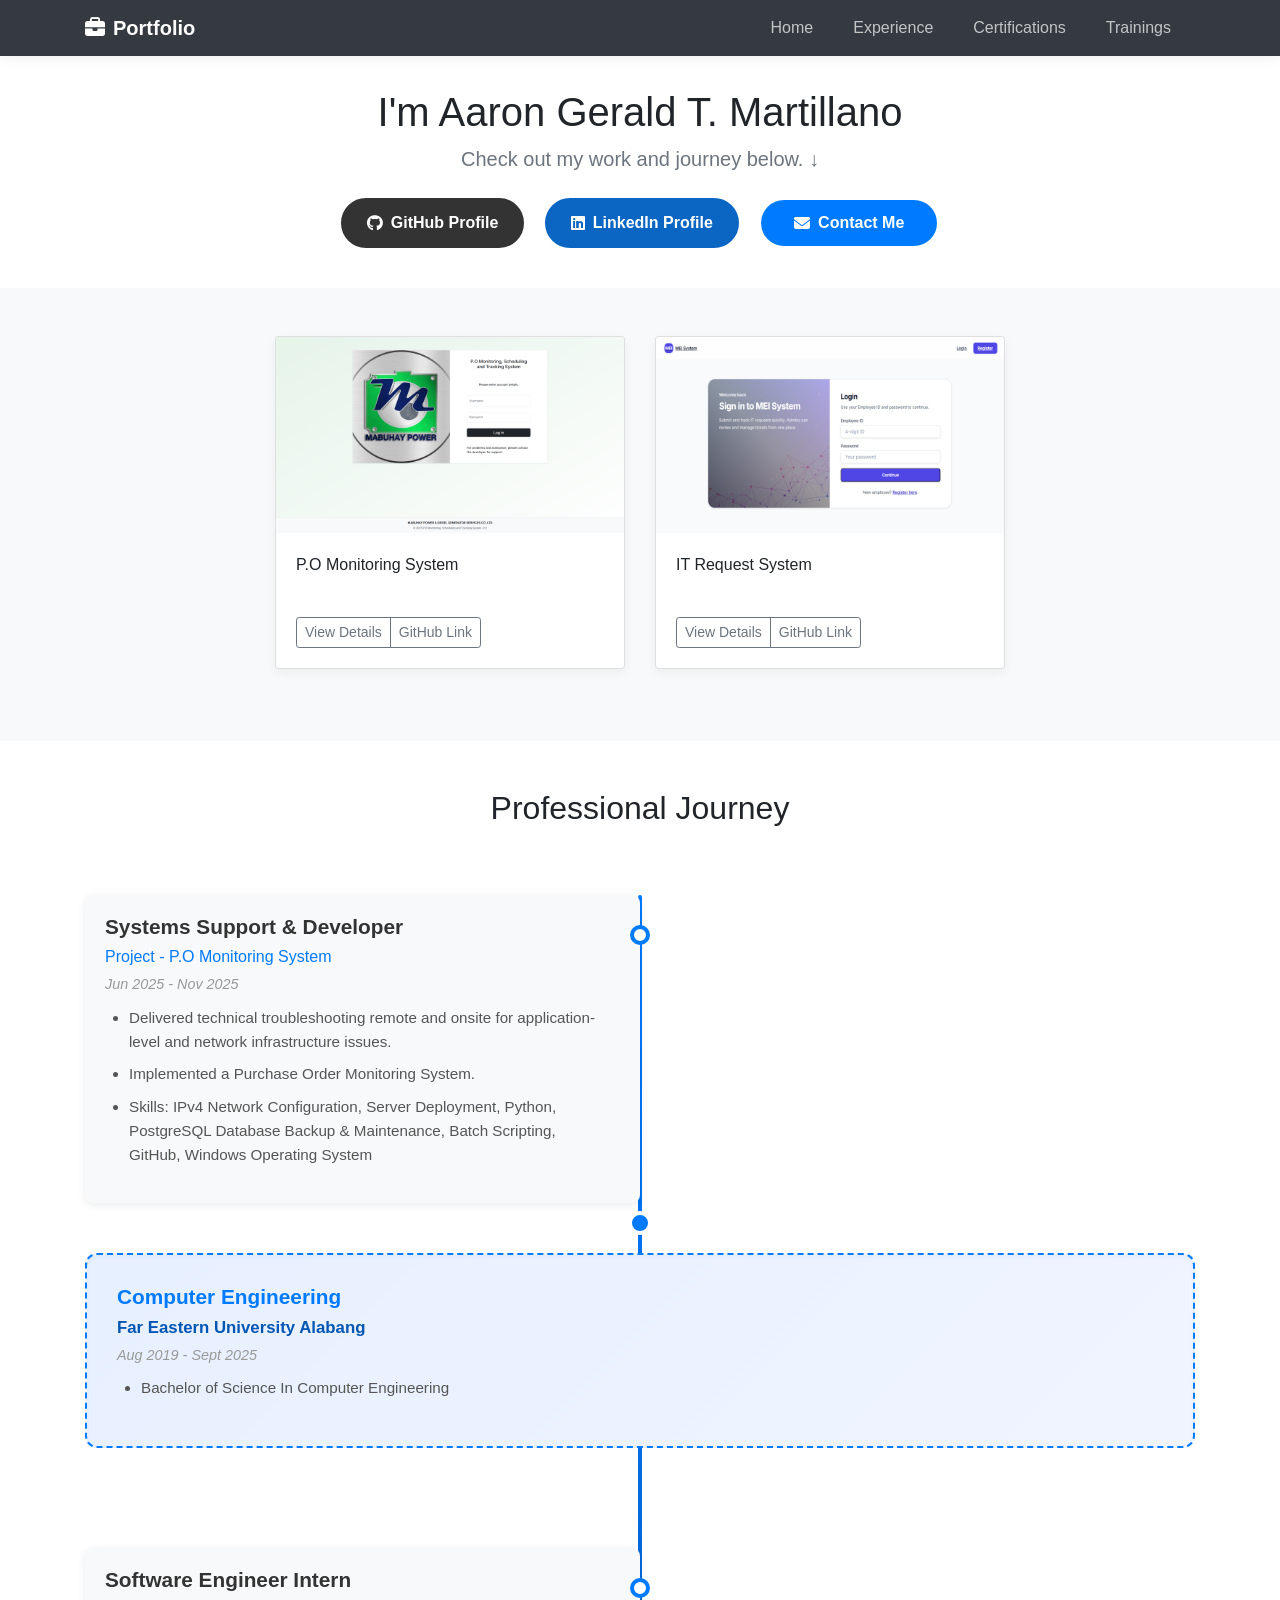
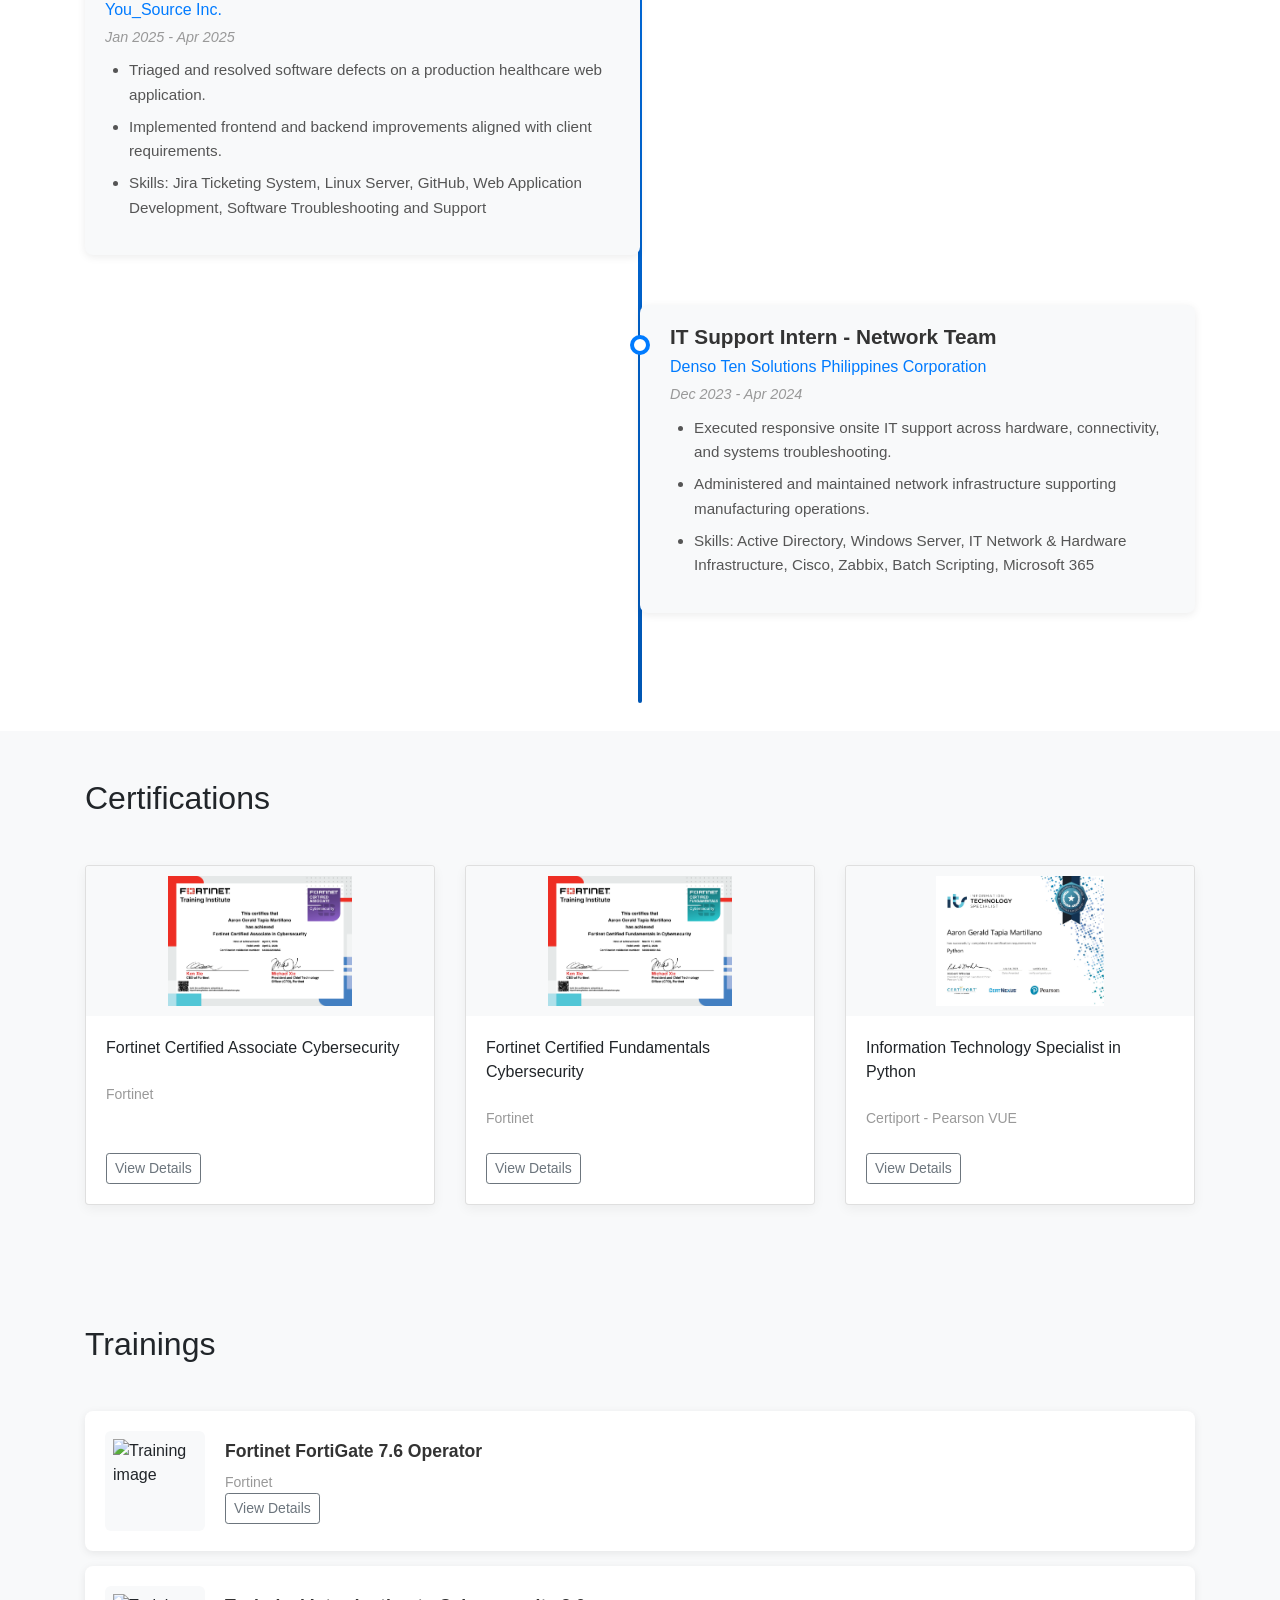
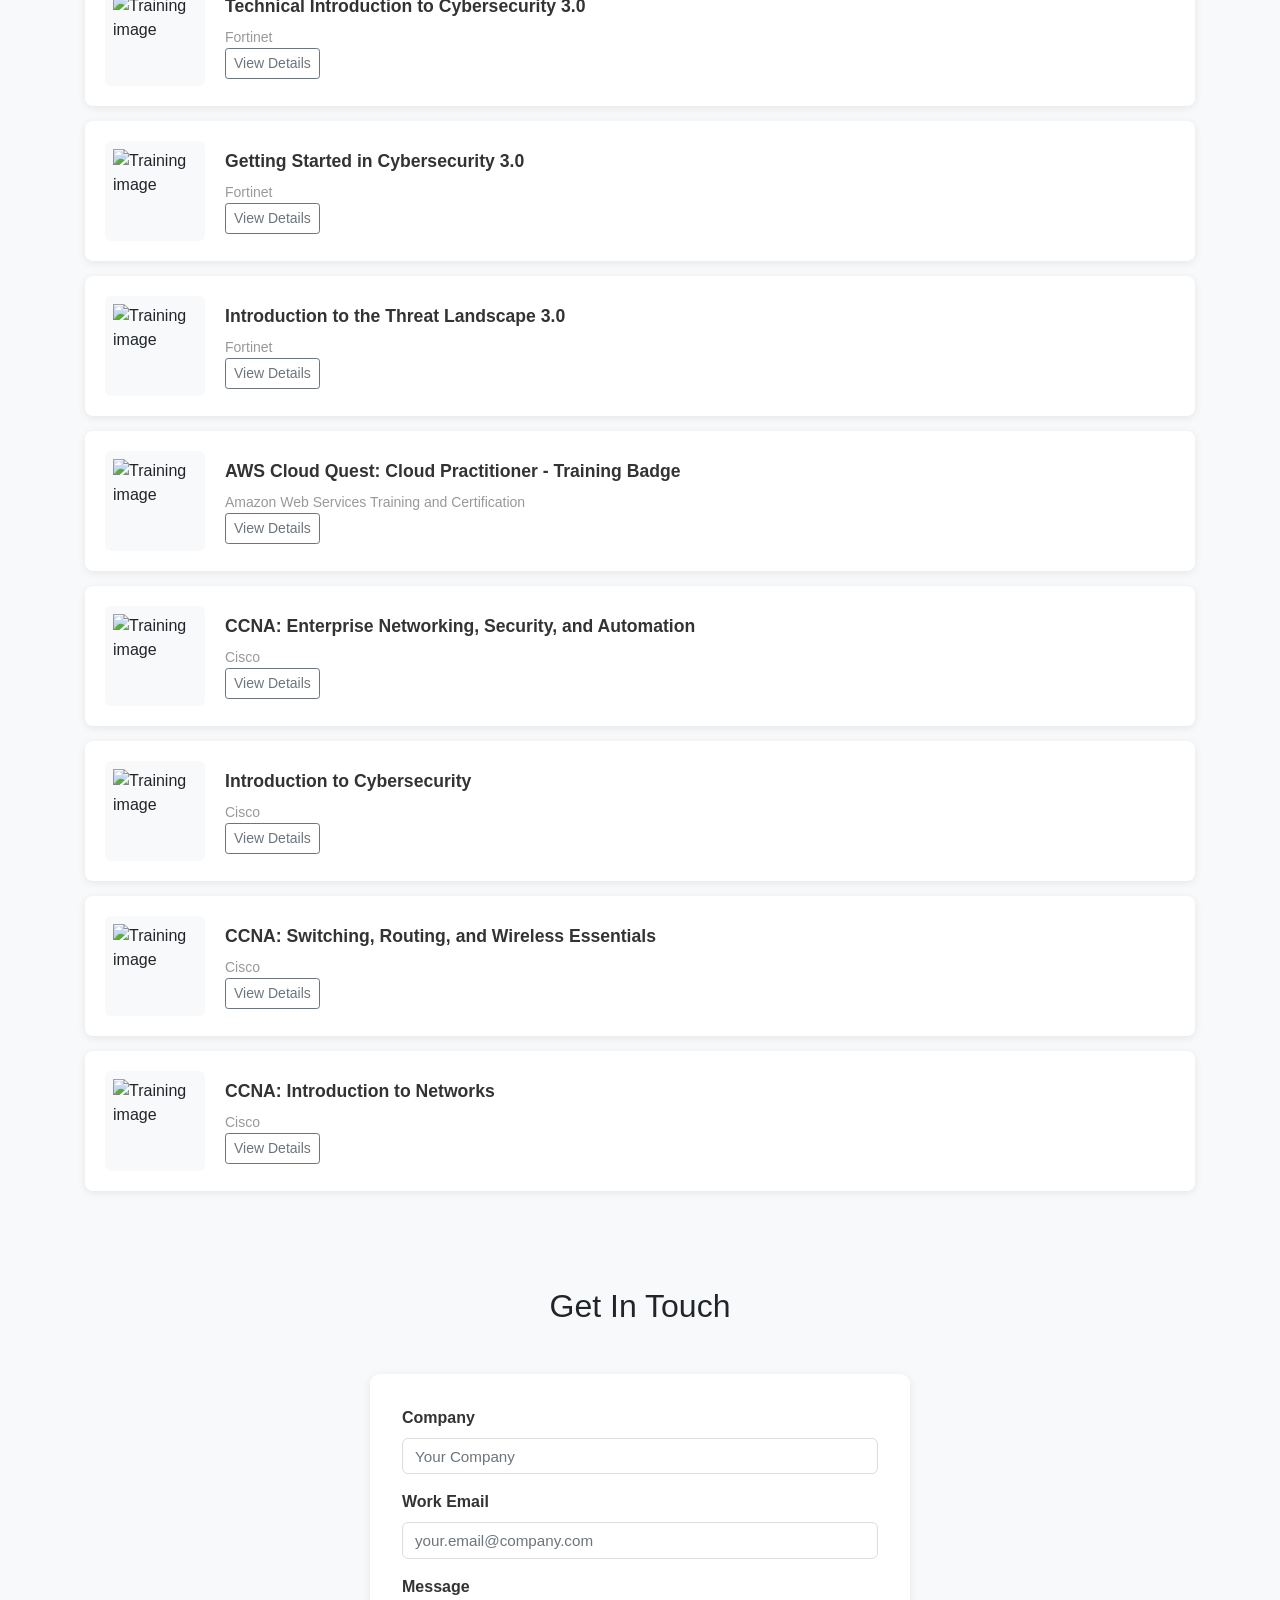
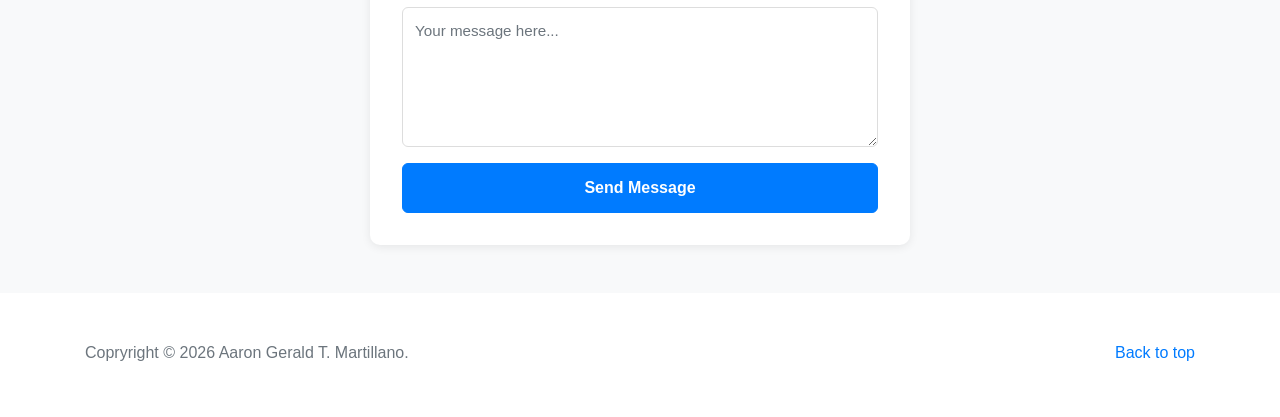
==== commit 21fdae48: "modified UI for simplicity and remove redundant items" ====
--- a/index.html
+++ b/index.html
@@ -63,6 +63,9 @@
             <a href="https://www.linkedin.com/in/aaron-gerald-martillano-67198328b/" class="btn btn-social btn-linkedin my-2" target="_blank">
               <i class="fab fa-linkedin"></i> LinkedIn Profile
             </a>
+            <a href="#contact" class="btn btn-social btn-primary my-2">
+              <i class="fas fa-envelope"></i> Contact Me
+            </a>
           </p>
         </div>
       </section>
@@ -114,17 +117,11 @@
                 <h5 class="timeline-title">Systems Support & Developer</h5>
                 <p class="timeline-company">Project - P.O Monitoring System</p>
                 <p class="timeline-date">Jun 2025 - Nov 2025</p>
-                <p class="timeline-description">
-                  Provided responsive system support and development for a sold software system. Delivered technical troubleshooting for both application-level issues and network infrastructure components. Ensured system reliability, performance optimization, and client satisfaction through proactive monitoring and responsive support.
-                </p>
-                <div class="timeline-tags">
-                  <span class="badge badge-success">Python</span>
-                  <span class="badge badge-success">Technical Support</span>
-                  <span class="badge badge-success">Client Support</span>
-                  <span class="badge badge-success">Batch Scripting</span>
-                  <span class="badge badge-success">Network Configuration</span>
-                  <span class="badge badge-success">System Development</span>
-                </div>
+                <ul class="timeline-description">
+                  <li>Delivered technical troubleshooting remote and onsite for application-level and network infrastructure issues.</li>
+                  <li>Implemented a Purchase Order Monitoring System.</li>
+                  <li>Skills: IPv4 Network Configuration, Server Deployment, Python, PostgreSQL Database Backup & Maintenance, Batch Scripting, GitHub, Windows Operating System</li>
+                </ul>
               </div>
             </div>
             <div class="timeline-item timeline-item-education">
@@ -133,16 +130,9 @@
                 <h5 class="timeline-title">Computer Engineering</h5>
                 <p class="timeline-company">Far Eastern University Alabang</p>
                 <p class="timeline-date">Aug 2019 - Sept 2025</p>
-                <p class="timeline-description">
-                  Built a strong foundation in programming with Python and Linux while earning my Computer Engineering degree. Developed a deep interest in network and security infrastructure. Balanced academic coursework with hands-on professional experience, gaining practical knowledge in development, network infrastructure, and IT operations.
-                </p>
-                <div class="timeline-tags">
-                  <span class="badge badge-secondary">Operating Systems</span>
-                  <span class="badge badge-secondary">Network Infrastructure</span>
-                  <span class="badge badge-secondary">Cloud Computing</span>
-                  <span class="badge badge-secondary">Cybersecurity</span>
-                  <span class="badge badge-secondary">Software Engineering</span>
-                </div>
+                <ul class="timeline-description">
+                  <li>Bachelor of Science In Computer Engineering</li>
+                </ul>
               </div>
             </div>
             <div class="timeline-item">
@@ -151,16 +141,11 @@
                 <h5 class="timeline-title">Software Engineer Intern</h5>
                 <p class="timeline-company">You_Source Inc.</p>
                 <p class="timeline-date">Jan 2025 - Apr 2025</p>
-                <p class="timeline-description">
-                  Worked with modern web technologies including Angular and Ruby on Rails. Collaborated with the development team using GitHub for version control and contributed to real-world web applications. Gained hands-on experience in full-stack development and agile workflows.
-                </p>
-                <div class="timeline-tags">
-                  <span class="badge badge-primary">Jira</span>
-                  <span class="badge badge-primary">GitHub</span>
-                  <span class="badge badge-primary">Linux Server</span>
-                  <span class="badge badge-primary">Software & Systems Support</span>
-                  <span class="badge badge-primary">Web Development</span>
-                </div>
+                <ul class="timeline-description">
+                  <li>Triaged and resolved software defects on a production healthcare web application.</li>
+                  <li>Implemented frontend and backend improvements aligned with client requirements.</li>
+                  <li>Skills: Jira Ticketing System, Linux Server, GitHub, Web Application Development, Software Troubleshooting and Support</li>
+                </ul>
               </div>
             </div>
             <div class="timeline-item">
@@ -169,15 +154,11 @@
                 <h5 class="timeline-title">IT Support Intern - Network Team</h5>
                 <p class="timeline-company">Denso Ten Solutions Philippines Corporation</p>
                 <p class="timeline-date">Dec 2023 - Apr 2024</p>
-                <p class="timeline-description">
-                  First professional role managing Linux server infrastructure and system monitoring. Worked extensively with Zabbix for network and system monitoring, performed automation tasks, and supported IT operations. Developed strong foundation in infrastructure management and system reliability.
-                </p>
-                <div class="timeline-tags">
-                  <span class="badge badge-info">Windows Server</span>
-                  <span class="badge badge-info">Zabbix Monitoring</span>
-                  <span class="badge badge-info">Network Infrastructure</span>
-                  <span class="badge badge-info">IT Operations</span>
-                </div>
+                <ul class="timeline-description">
+                  <li>Executed responsive onsite IT support across hardware, connectivity, and systems troubleshooting.</li>
+                  <li>Administered and maintained network infrastructure supporting manufacturing operations.</li>
+                  <li>Skills: Active Directory, Windows Server, IT Network & Hardware Infrastructure, Cisco, Zabbix, Batch Scripting, Microsoft 365 </li>
+                </ul>
               </div>
             </div>
           </div>
@@ -317,6 +298,34 @@
           </div>
         </div>
       </div>
+
+      <!-- Contact Section -->
+      <section class="contact-section py-5 bg-light" id="contact">
+        <div class="container">
+          <h2 class="mb-5 text-center">Get In Touch</h2>
+          <div class="row justify-content-center">
+            <div class="col-lg-6">
+              <form class="contact-form" id="contactForm" action="https://formspree.io/f/maqlrrop" method="POST">
+                <input type="text" name="_gotcha" style="display:none"> 
+                <div class="form-group">
+                  <label for="companyName">Company</label>
+                  <input type="text" class="form-control" id="companyName" name="company" placeholder="Your Company" required>
+                </div>
+                <div class="form-group">
+                  <label for="workEmail">Work Email</label>
+                  <input type="email" class="form-control" id="workEmail" name="email" placeholder="your.email@company.com" required>
+                </div>
+                <div class="form-group">
+                  <label for="message">Message</label>
+                  <textarea class="form-control" id="message" name="message" rows="5" placeholder="Your message here..." required></textarea>
+                </div>
+                <button type="submit" class="btn btn-primary btn-block">Send Message</button>
+              </form>
+              <div id="formMessage" class="alert mt-3" style="display: none;"></div>
+            </div>
+          </div>
+        </div>
+      </section>
 
     </main>
 
@@ -326,12 +335,6 @@
           <a href="#">Back to top</a>
         </p>
         <p>Copryright &copy; 2026 Aaron Gerald T. Martillano.</p>
-        <h4 class="text-black">Profile</h4>
-              <ul class="list-unstyled">
-                <!-- <li class="text-white">Email: <a href="" class="text-white"></a></li>
-                <li class="text-white">Mobile No: <a href="" class="text-white"></a></li> -->
-                <li class="text-black">LinkedIn: <a href="https://www.linkedin.com/in/aaron-gerald-martillano-67198328b/" class="text-blue">https://www.linkedin.com/in/aaron-gerald-martillano-67198328b/</a></li>
-              </ul>
       </div>
     </footer>
 
@@ -341,5 +344,7 @@
     <script src="https://code.jquery.com/jquery-3.2.1.slim.min.js" integrity="sha384-KJ3o2DKtIkvYIK3UENzmM7KCkRr/rE9/Qpg6aAZGJwFDMVNA/GpGFF93hXpG5KkN" crossorigin="anonymous"></script>
     <script src="https://cdn.jsdelivr.net/npm/bootstrap@4.6.2/dist/js/bootstrap.bundle.min.js"></script>
     <script src="assets/js/load-navbar.js"></script>
+    <script src="assets/js/reset-form.js"></script>
+        
   </body>
 </html>
--- a/assets/css/styles.css
+++ b/assets/css/styles.css
@@ -20,7 +20,8 @@
 /* Scroll margin for sections to create space below fixed navbar */
 #experience,
 #certifications,
-#trainings {
+#trainings,
+#contact {
   scroll-margin-top: 65px;
 }
 
@@ -231,6 +232,69 @@
   margin-bottom: .25rem;
 }
 
+/* Contact Form Styles */
+.contact-section {
+  background-color: #f8f9fa !important;
+}
+
+.contact-form {
+  background: white;
+  padding: 2rem;
+  border-radius: 10px;
+  box-shadow: 0 2px 10px rgba(0, 0, 0, 0.08);
+}
+
+.contact-form .form-group label {
+  font-weight: 600;
+  color: #333;
+  margin-bottom: 0.5rem;
+}
+
+.contact-form .form-control {
+  border: 1px solid #ddd;
+  border-radius: 6px;
+  padding: 0.75rem;
+  font-size: 0.95rem;
+  transition: all 0.3s ease;
+}
+
+.contact-form .form-control:focus {
+  border-color: #007bff;
+  box-shadow: 0 0 0 0.2rem rgba(0, 123, 255, 0.25);
+}
+
+.contact-form .btn-primary {
+  padding: 0.75rem 1.5rem;
+  font-weight: 600;
+  border-radius: 6px;
+  background-color: #007bff;
+  border-color: #007bff;
+  transition: all 0.3s ease;
+  font-size: 1rem;
+}
+
+.contact-form .btn-primary:hover {
+  background-color: #0056b3;
+  border-color: #0056b3;
+  box-shadow: 0 4px 12px rgba(0, 123, 255, 0.3);
+  transform: translateY(-2px);
+}
+
+.alert {
+  border-radius: 6px;
+  border: none;
+}
+
+.alert-success {
+  background-color: #d4edda;
+  color: #155724;
+}
+
+.alert-danger {
+  background-color: #f8d7da;
+  color: #721c24;
+}
+
 .box-shadow { box-shadow: 0 .25rem .75rem rgba(0, 0, 0, .05); }
 
 /* Center project cards in album section */
@@ -238,7 +302,10 @@
   display: flex;
   justify-content: center;
   flex-wrap: wrap;
-  gap: 1.5rem;
+}
+
+.album .col-md-4 {
+  margin-bottom: 1.5rem;
 }
 
 .carousel-control-prev,
@@ -378,7 +445,7 @@
   margin-left: 0;
   margin-right: 50%;
   padding-right: 30px;
-  text-align: right;
+  text-align: left;
 }
 
 .timeline-item:nth-child(even) .timeline-content {
@@ -448,6 +515,12 @@
   color: #555;
   line-height: 1.6;
   margin-bottom: 15px;
+  padding-left: 1.5rem;
+  list-style-type: disc;
+}
+
+.timeline-description li {
+  margin-bottom: 8px;
 }
 
 .timeline-tags {
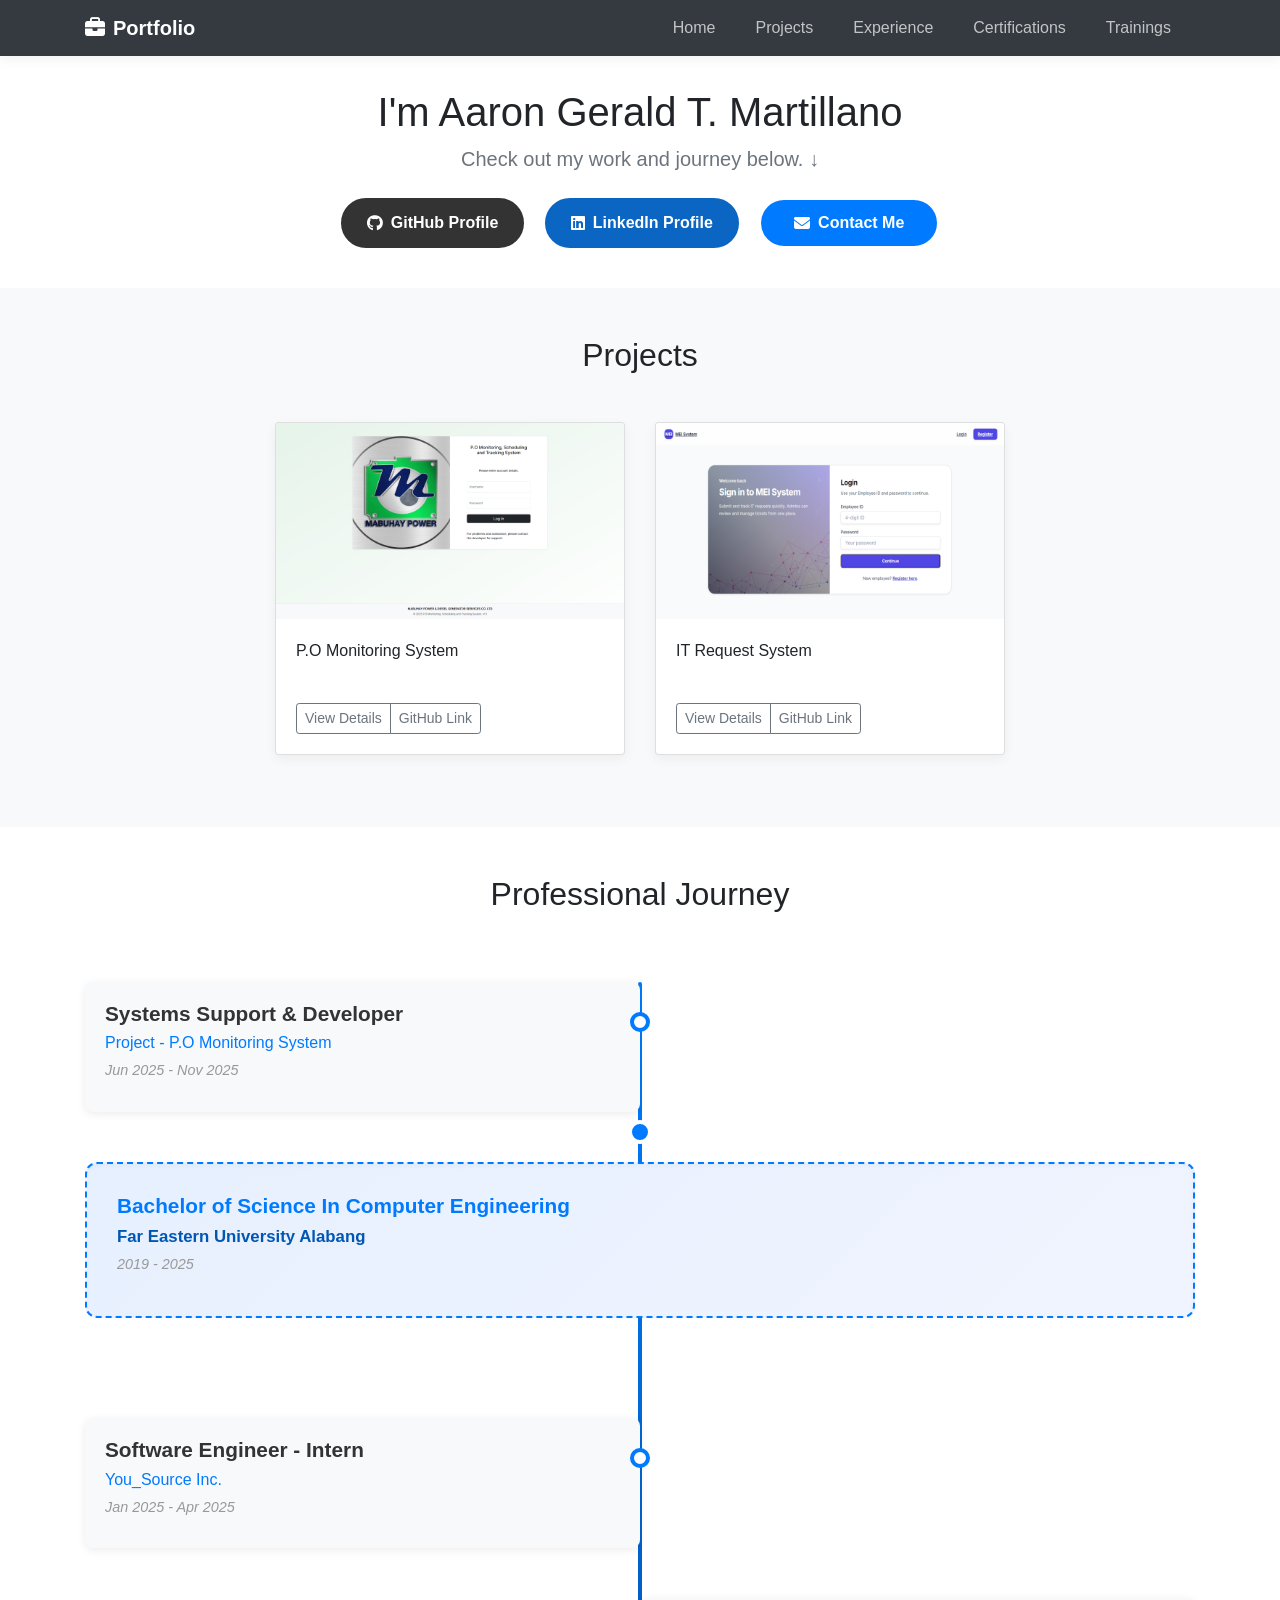
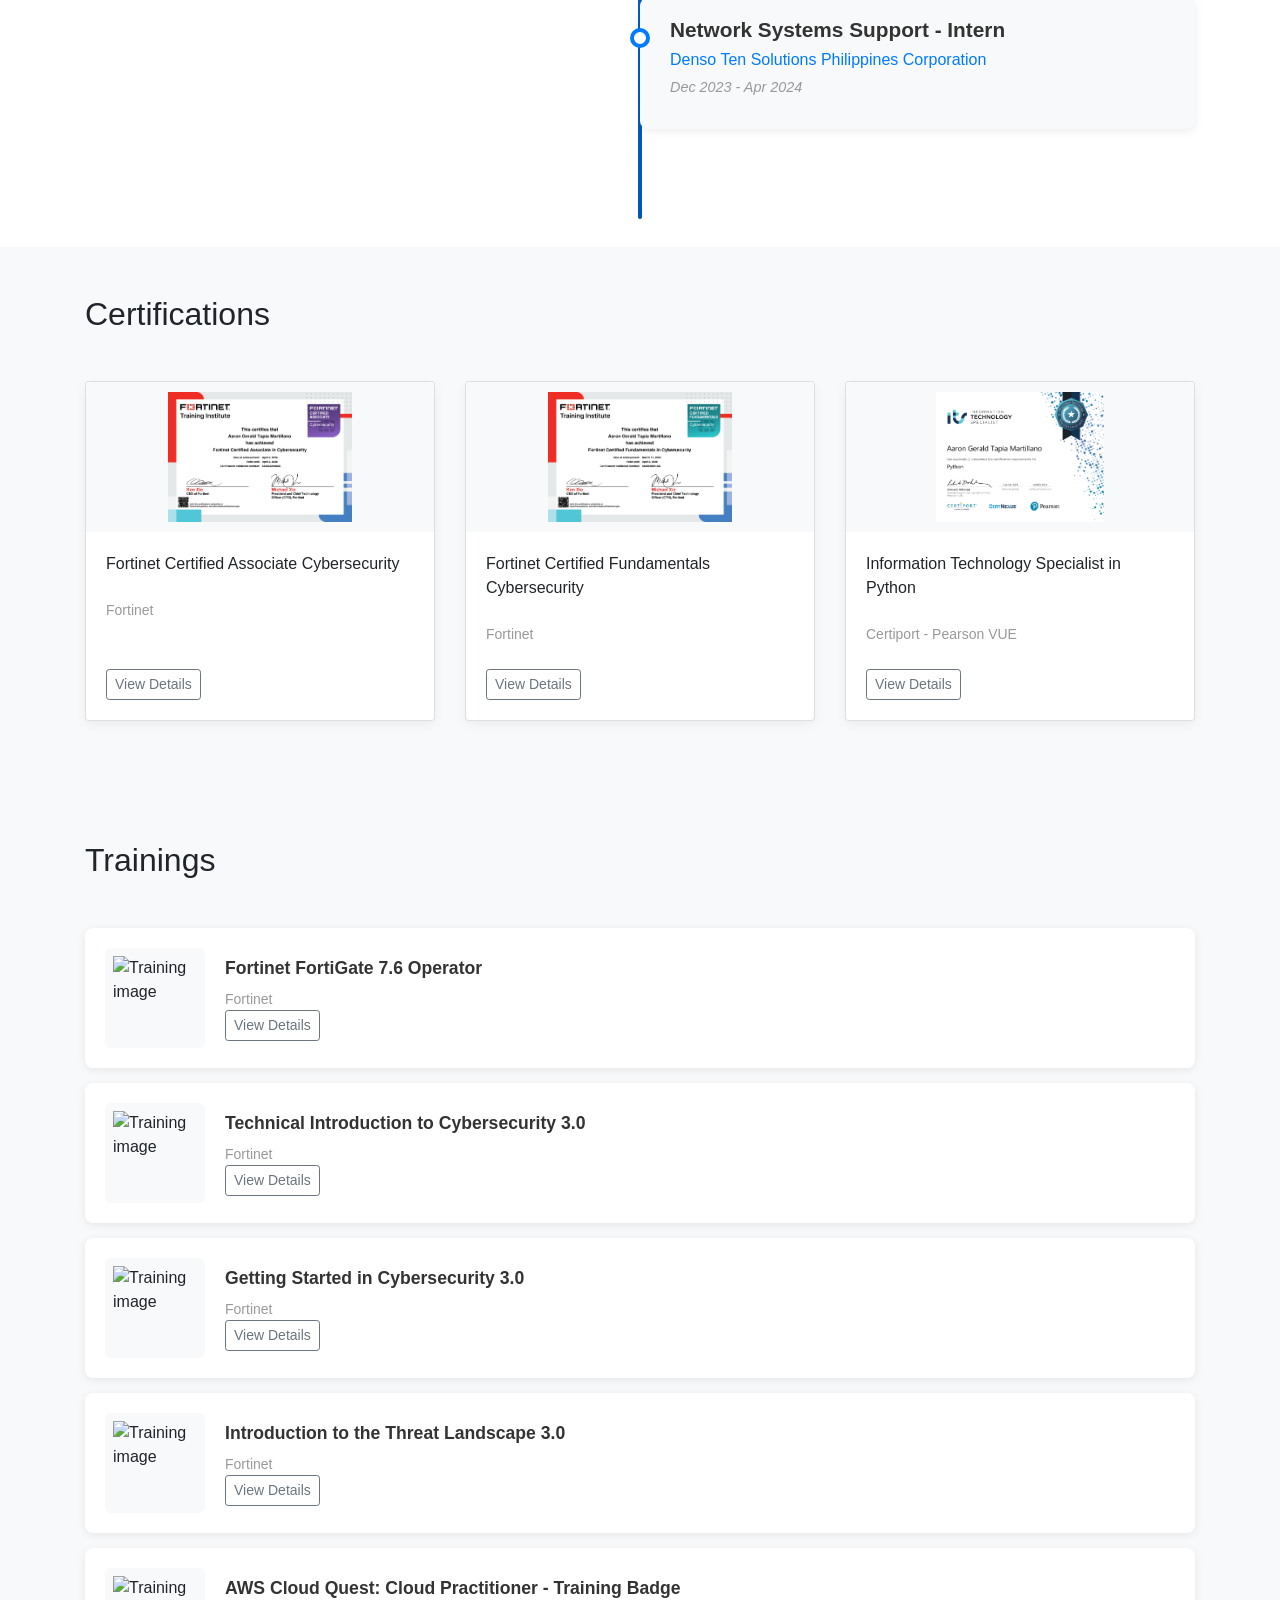
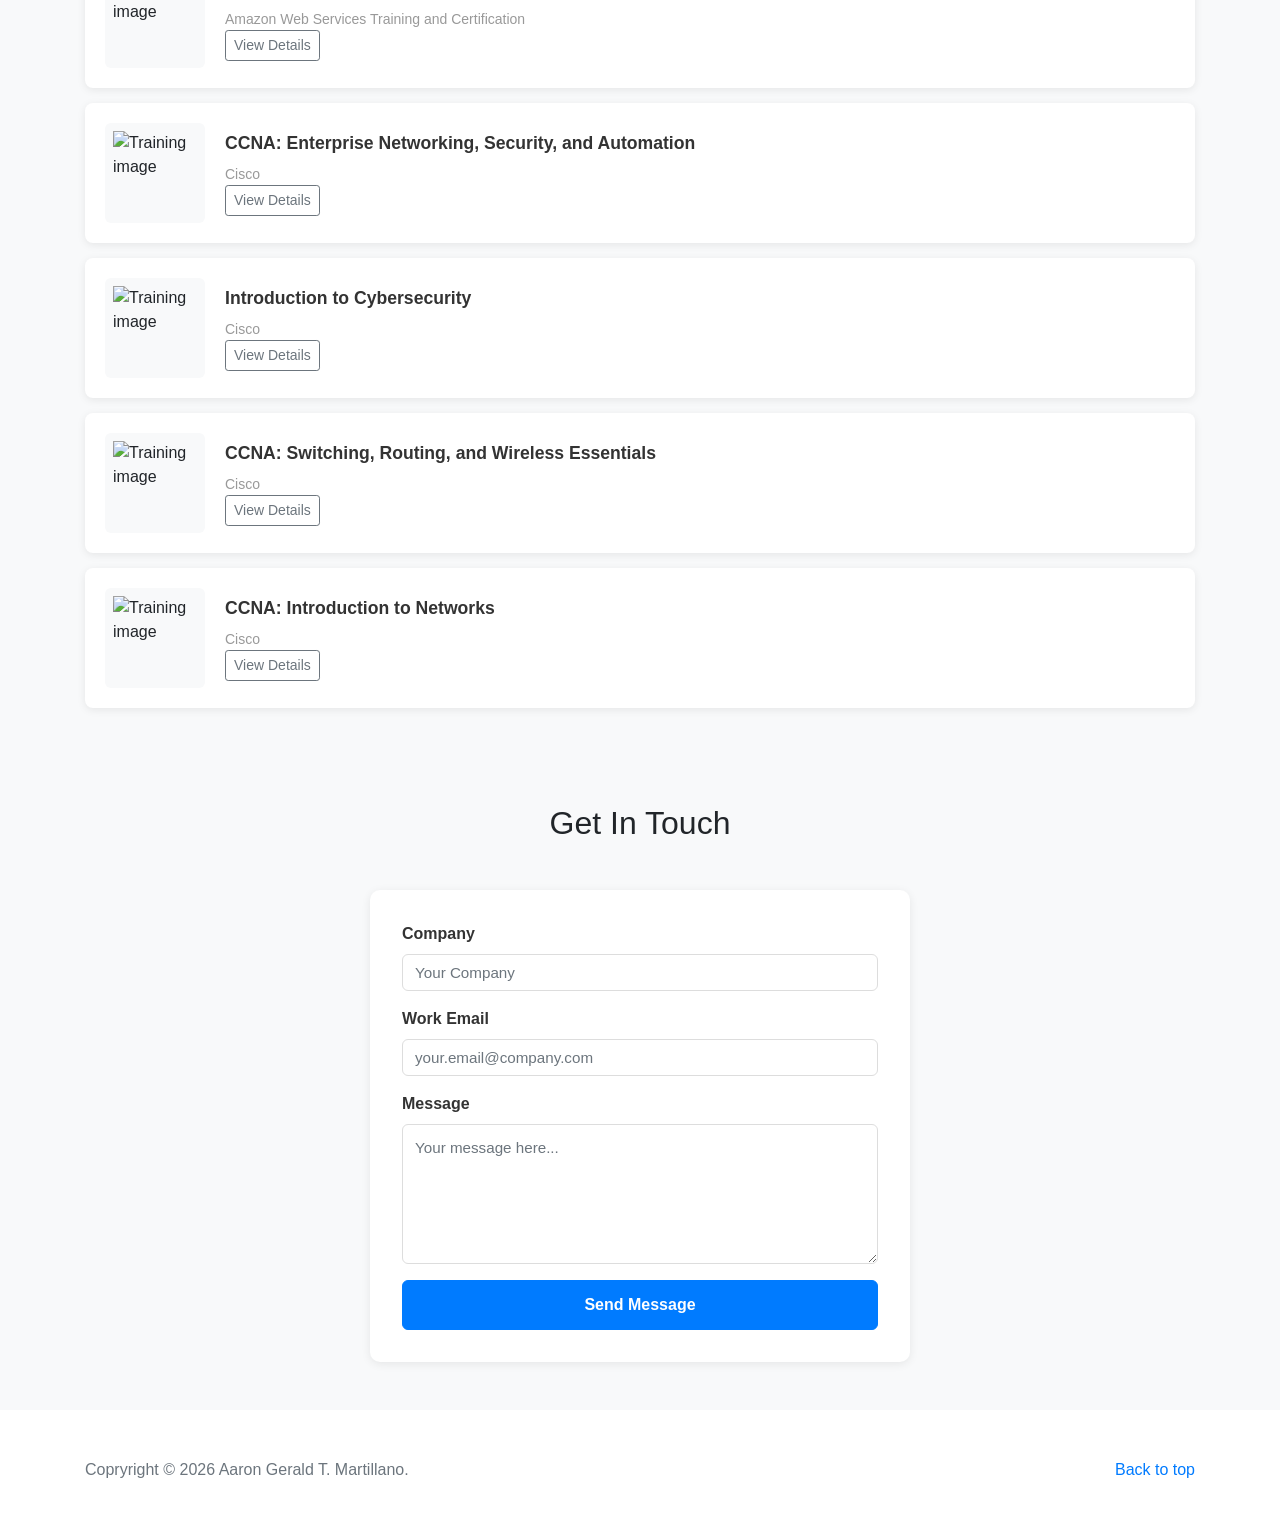
==== commit 8ae726e2: "remove timeline descriptions & fix projects layout" ====
--- a/index.html
+++ b/index.html
@@ -70,8 +70,9 @@
         </div>
       </section>
 
-      <div class="album py-5 bg-light">
-        <div class="container">
+      <div class="album py-5 bg-light" id="projects">
+        <div class="container">
+          <h2 class="mb-5 text-center">Projects</h2>
 
           <div class="row">
                       
@@ -117,48 +118,30 @@
                 <h5 class="timeline-title">Systems Support & Developer</h5>
                 <p class="timeline-company">Project - P.O Monitoring System</p>
                 <p class="timeline-date">Jun 2025 - Nov 2025</p>
-                <ul class="timeline-description">
-                  <li>Delivered technical troubleshooting remote and onsite for application-level and network infrastructure issues.</li>
-                  <li>Implemented a Purchase Order Monitoring System.</li>
-                  <li>Skills: IPv4 Network Configuration, Server Deployment, Python, PostgreSQL Database Backup & Maintenance, Batch Scripting, GitHub, Windows Operating System</li>
-                </ul>
               </div>
             </div>
             <div class="timeline-item timeline-item-education">
               <div class="timeline-marker"></div>
               <div class="timeline-content">
-                <h5 class="timeline-title">Computer Engineering</h5>
+                <h5 class="timeline-title">Bachelor of Science In Computer Engineering</h5>
                 <p class="timeline-company">Far Eastern University Alabang</p>
-                <p class="timeline-date">Aug 2019 - Sept 2025</p>
-                <ul class="timeline-description">
-                  <li>Bachelor of Science In Computer Engineering</li>
-                </ul>
+                <p class="timeline-date">2019 - 2025</p>
               </div>
             </div>
             <div class="timeline-item">
               <div class="timeline-marker"></div>
               <div class="timeline-content">
-                <h5 class="timeline-title">Software Engineer Intern</h5>
+                <h5 class="timeline-title">Software Engineer - Intern</h5>
                 <p class="timeline-company">You_Source Inc.</p>
                 <p class="timeline-date">Jan 2025 - Apr 2025</p>
-                <ul class="timeline-description">
-                  <li>Triaged and resolved software defects on a production healthcare web application.</li>
-                  <li>Implemented frontend and backend improvements aligned with client requirements.</li>
-                  <li>Skills: Jira Ticketing System, Linux Server, GitHub, Web Application Development, Software Troubleshooting and Support</li>
-                </ul>
               </div>
             </div>
             <div class="timeline-item">
               <div class="timeline-marker"></div>
               <div class="timeline-content">
-                <h5 class="timeline-title">IT Support Intern - Network Team</h5>
+                <h5 class="timeline-title">Network Systems Support - Intern</h5>
                 <p class="timeline-company">Denso Ten Solutions Philippines Corporation</p>
                 <p class="timeline-date">Dec 2023 - Apr 2024</p>
-                <ul class="timeline-description">
-                  <li>Executed responsive onsite IT support across hardware, connectivity, and systems troubleshooting.</li>
-                  <li>Administered and maintained network infrastructure supporting manufacturing operations.</li>
-                  <li>Skills: Active Directory, Windows Server, IT Network & Hardware Infrastructure, Cisco, Zabbix, Batch Scripting, Microsoft 365 </li>
-                </ul>
               </div>
             </div>
           </div>
--- a/assets/css/styles.css
+++ b/assets/css/styles.css
@@ -18,6 +18,7 @@
 }
 
 /* Scroll margin for sections to create space below fixed navbar */
+#projects,
 #experience,
 #certifications,
 #trainings,
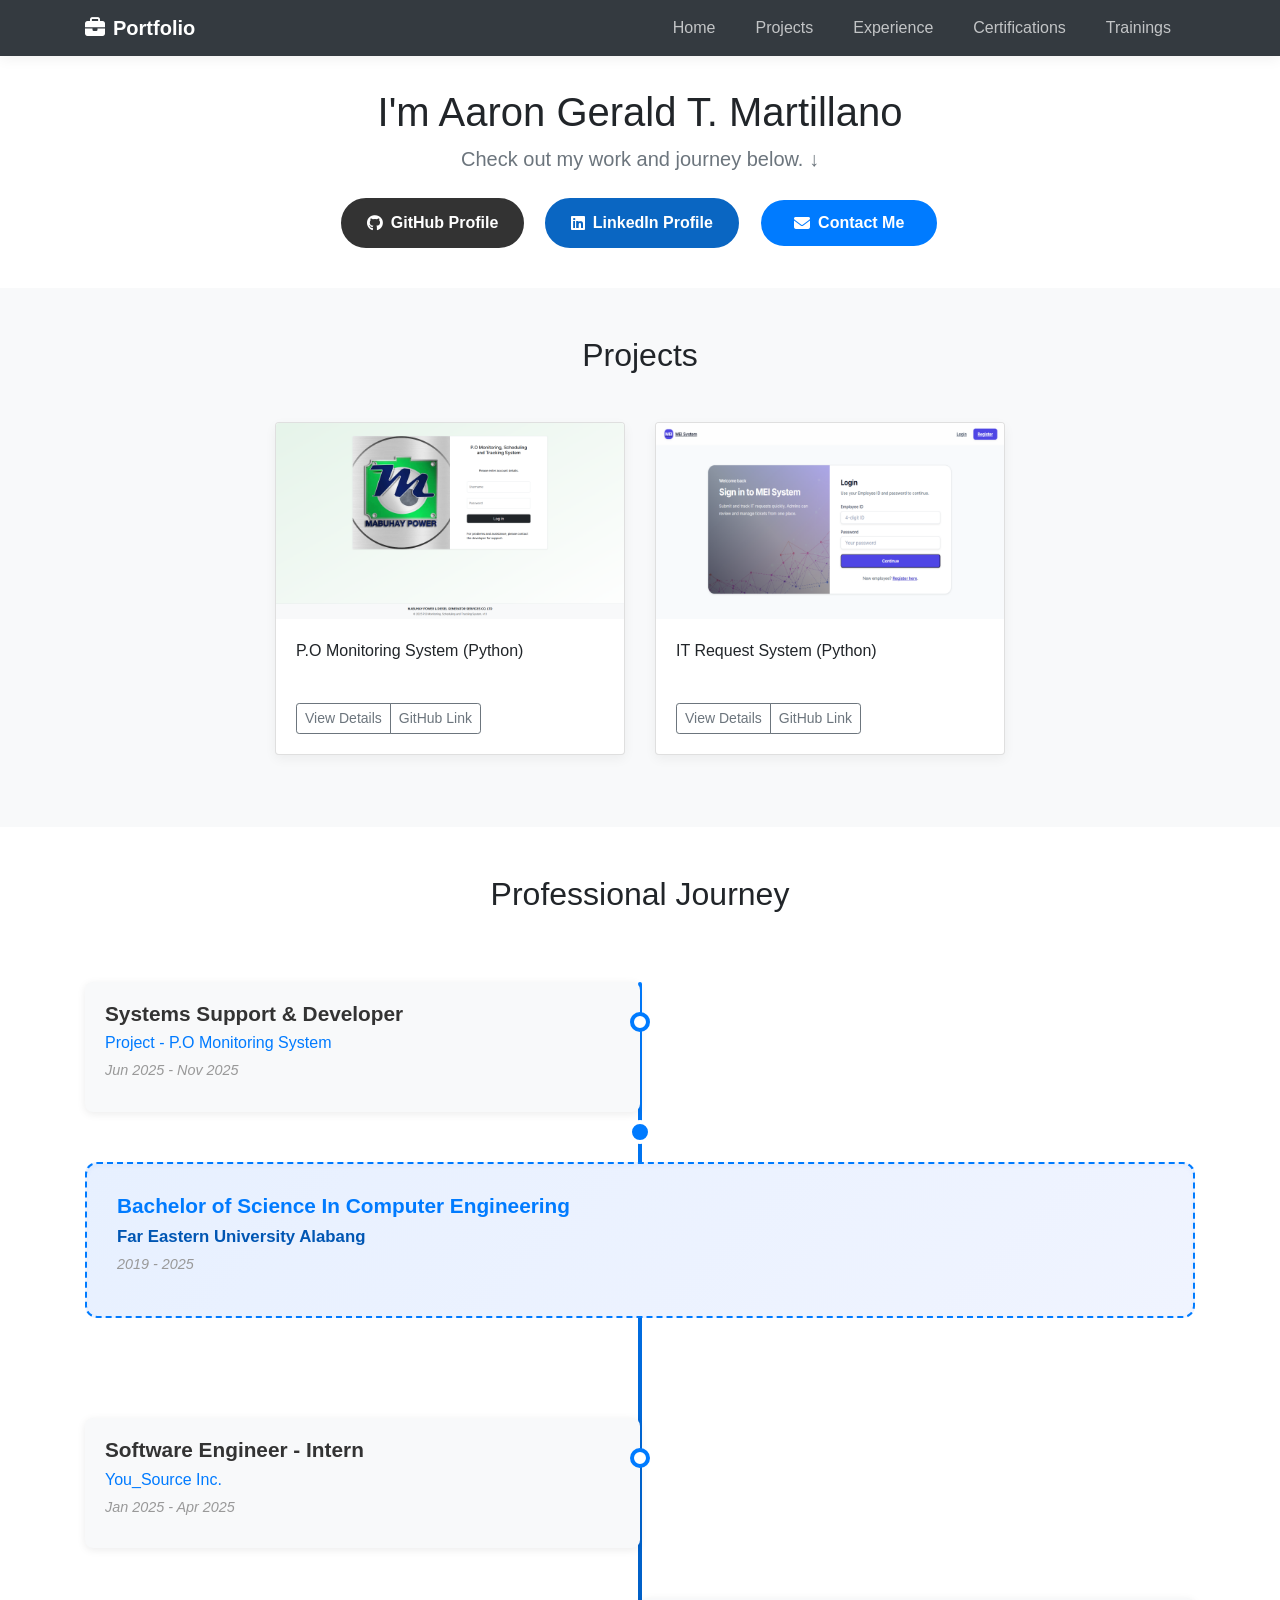
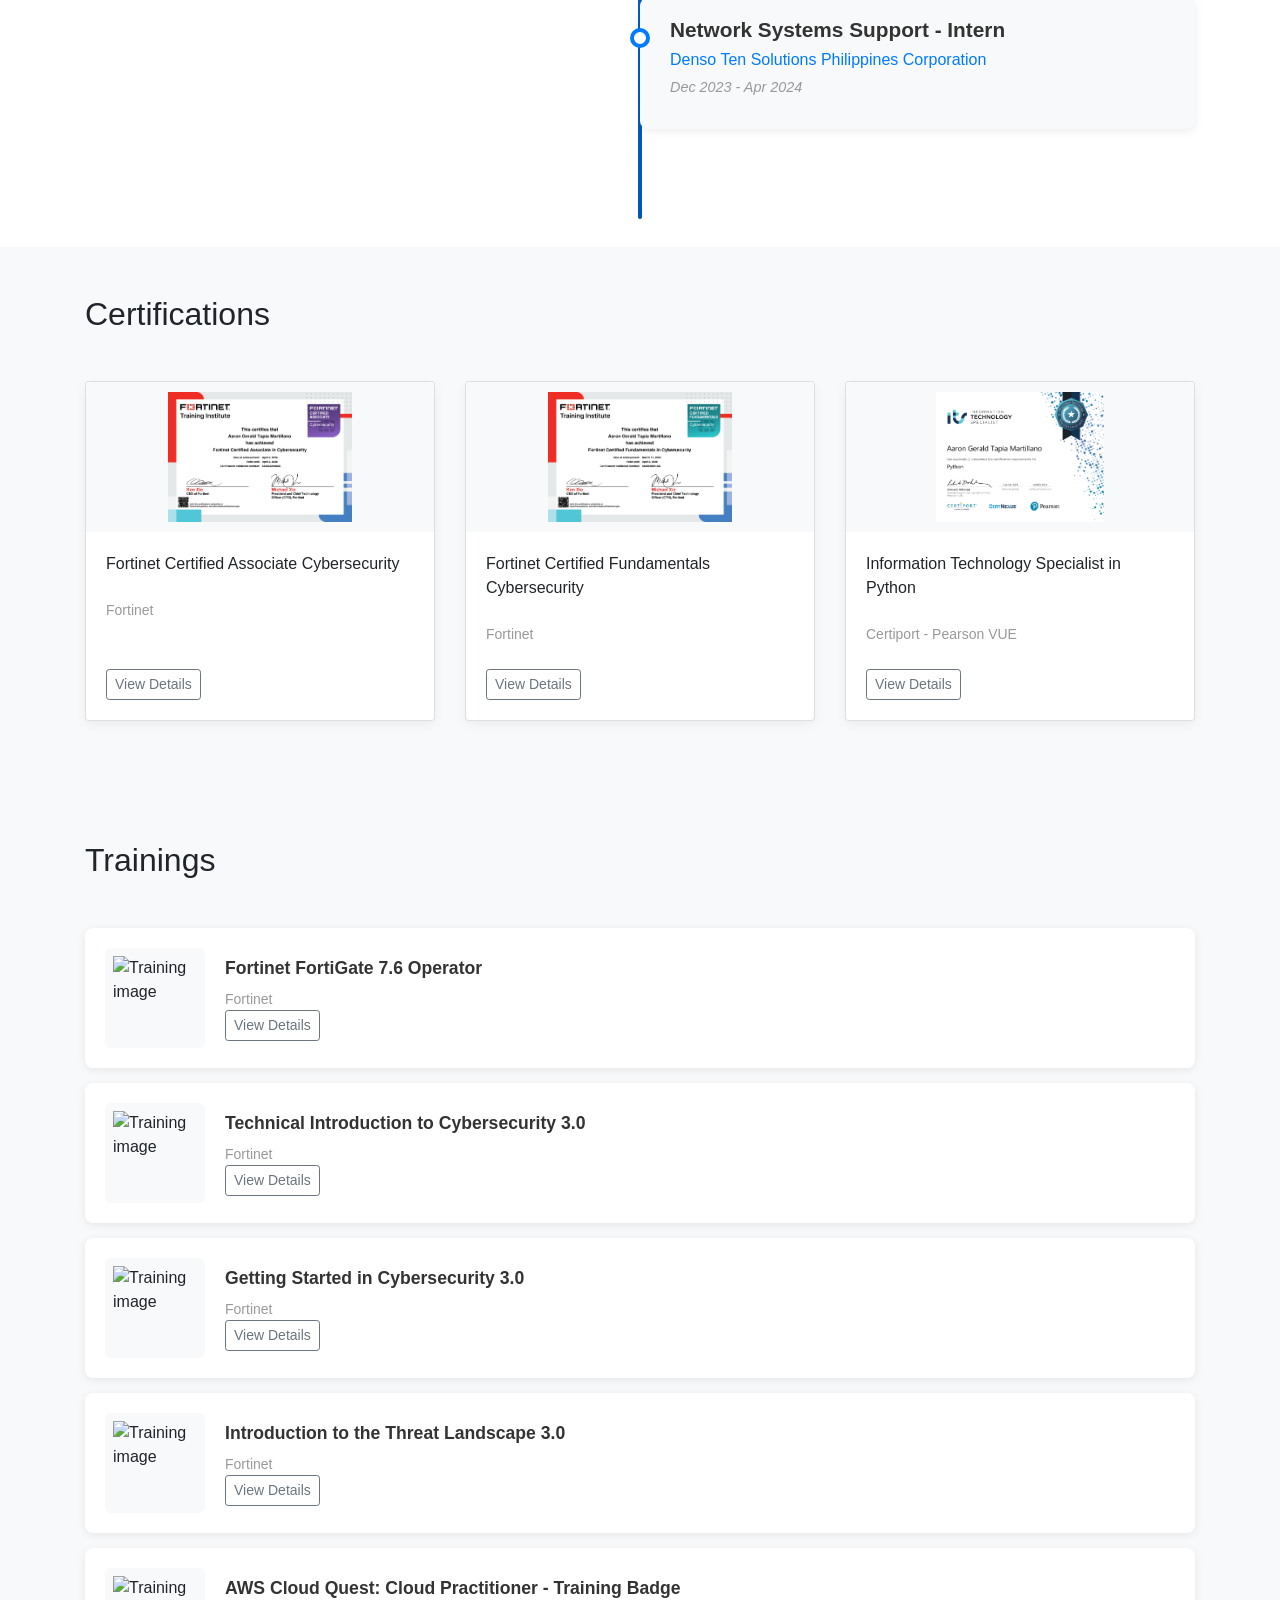
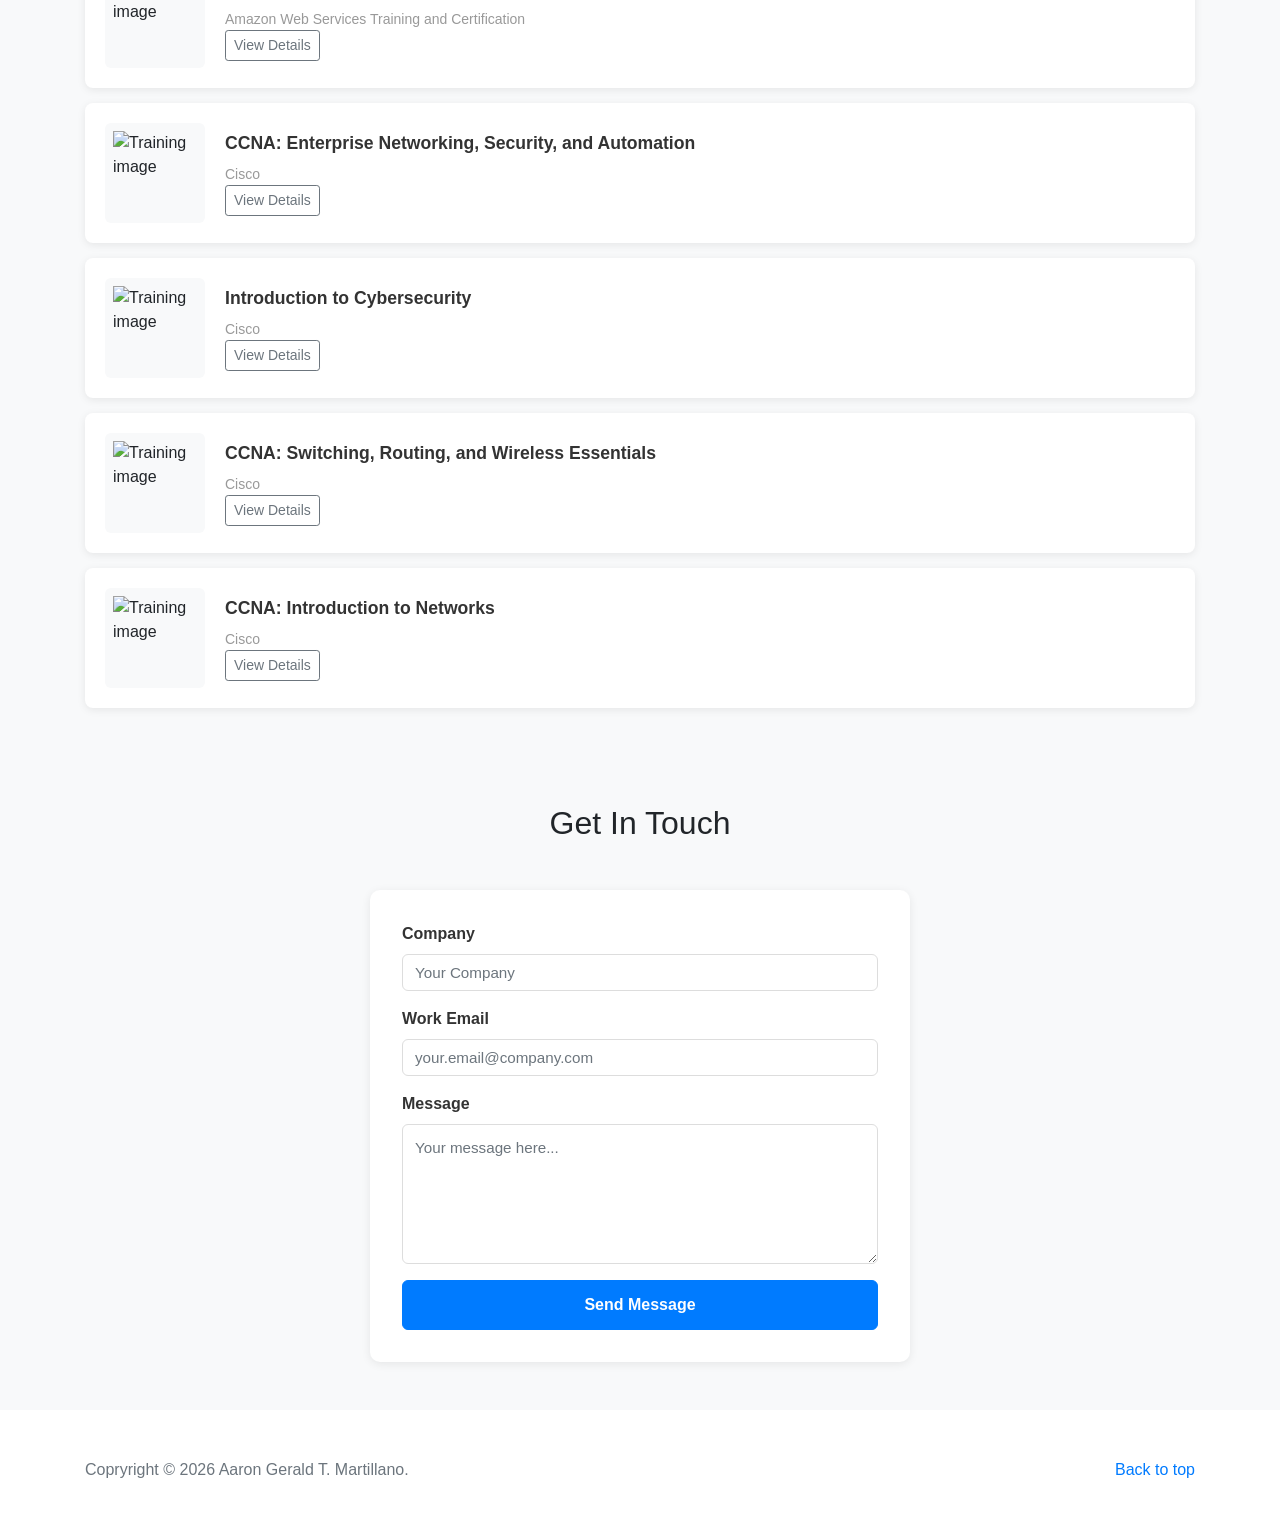
==== commit 00310e8c: "modified SEO content description" ====
--- a/index.html
+++ b/index.html
@@ -4,9 +4,9 @@
   <head>
     <meta charset="utf-8">
     <meta name="viewport" content="width=device-width, initial-scale=1, shrink-to-fit=no">
-    <meta name="description" content="Computer Engineering graduate from FEU Alabang with hands-on experience in IT infrastructure, network support, and systems administration. Fortinet FCA certified and Pearson IT Specialist in Python, with additional exposure to full-stack development and Linux environments. Currently pursuing CCNA.">
+    <meta name="description" content="Computer Engineering graduate with hands-on experience in network administration, IT support, security investigations, and full-stack web & API development.">
     <meta name="author" content="Aaron Gerald T. Martillano">
-    <meta name="keywords" content="Aaron, Gerald, Martillano, portfolio, computer engineering, network, IT infrastructure, Python web developer, Fortinet FCA, IT support">
+    <meta name="keywords" content="Aaron, Gerald, Martillano, portfolio, computer engineering, network, IT infrastructure, security investigations, Fortinet FCA, IT specialist in Python">
     <meta name="robots" content="index, follow">
     <meta name="language" content="English">
     <title>Portfolio - Aaron Gerald T. Martillano</title>
@@ -22,7 +22,7 @@
     <!-- Open Graph Meta Tags (for Google, Facebook, LinkedIn preview) -->
     <meta property="og:type" content="website">
     <meta property="og:title" content="Portfolio - Aaron Gerald T. Martillano">
-    <meta property="og:description" content="Computer Engineering graduate from FEU Alabang with hands-on experience in IT infrastructure, network support, and systems administration. Fortinet FCA certified and Pearson IT Specialist in Python, with additional exposure to full-stack development and Linux environments. Currently pursuing CCNA.">
+    <meta property="og:description" content="Computer Engineering graduate with hands-on experience in network administration, IT support, security investigations, and full-stack web & API development.">
     <meta property="og:url" content="https://aarown.site">
     <meta property="og:image" content="">
     <meta property="og:site_name" content="Aaron Gerald T. Martillano - Portfolio">
@@ -30,7 +30,7 @@
     <!-- Twitter Card Meta Tags -->
     <meta name="twitter:card" content="summary_large_image">
     <meta name="twitter:title" content="Portfolio - Aaron Gerald T. Martillano">
-    <meta name="twitter:description" content="Computer Engineering graduate from FEU Alabang with hands-on experience in IT infrastructure, network support, and systems administration. Fortinet FCA certified and Pearson IT Specialist in Python, with additional exposure to full-stack development and Linux environments. Currently pursuing CCNA.">
+    <meta name="twitter:description" content="Computer Engineering graduate with hands-on experience in network administration, IT support, security investigations, and full-stack web & API development.">
     <meta name="twitter:image" content="">
     
     <!-- Canonical URL -->
@@ -80,7 +80,7 @@
               <div class="card mb-4 box-shadow">
                 <img class="card-img-top" src="assets/img/project1-a.png" alt="Card image cap">
                 <div class="card-body">
-                  <p class="card-text">P.O Monitoring System</p>
+                  <p class="card-text">P.O Monitoring System (Python)</p>
                   <div class="d-flex justify-content-between align-items-center">
                     <div class="btn-group">
                       <a href="po-monitoring-system.html" class="btn btn-sm btn-outline-secondary">View Details</a>
@@ -94,7 +94,7 @@
               <div class="card mb-4 box-shadow">
                 <img class="card-img-top" src="assets/img/project2-a.png" alt="Card image cap">
                 <div class="card-body">
-                  <p class="card-text">IT Request System</p>
+                  <p class="card-text">IT Request System (Python)</p>
                   <div class="d-flex justify-content-between align-items-center">
                     <div class="btn-group">
                       <a href="it-request-system.html" class="btn btn-sm btn-outline-secondary">View Details</a>
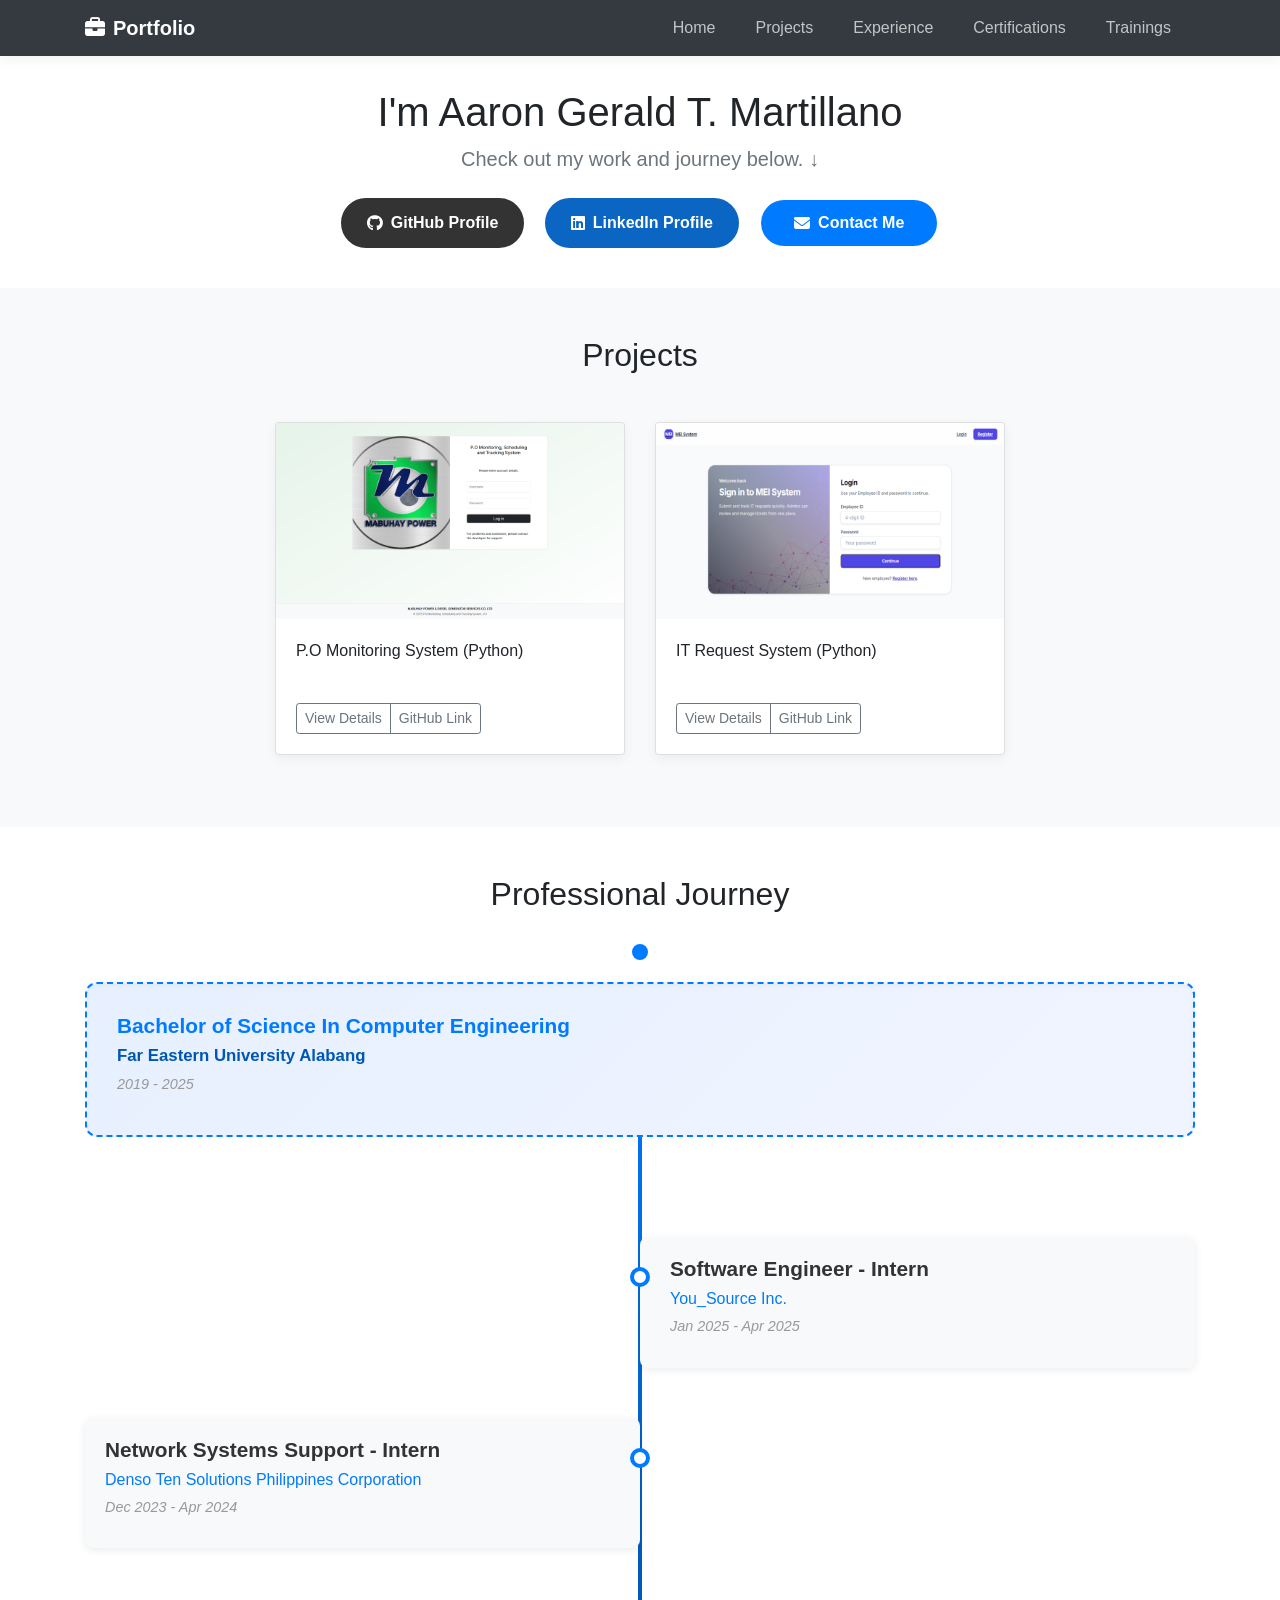
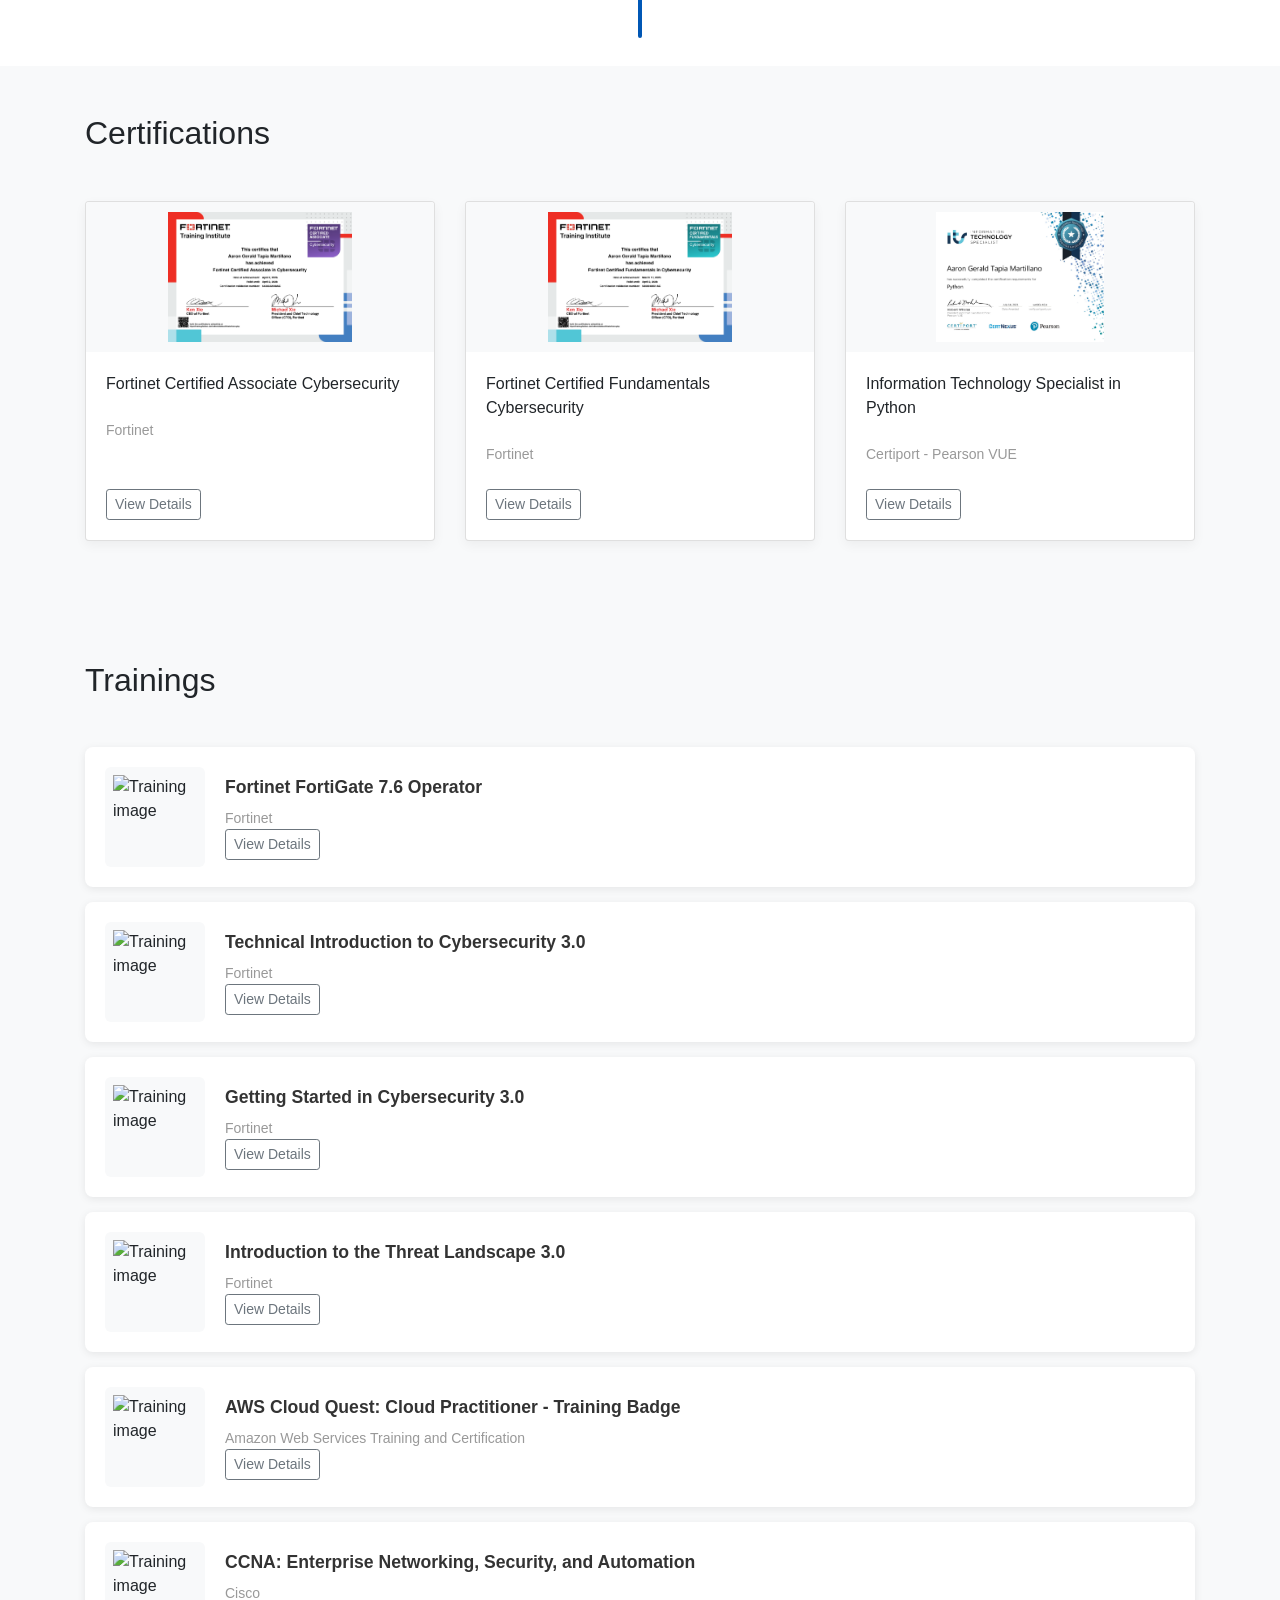
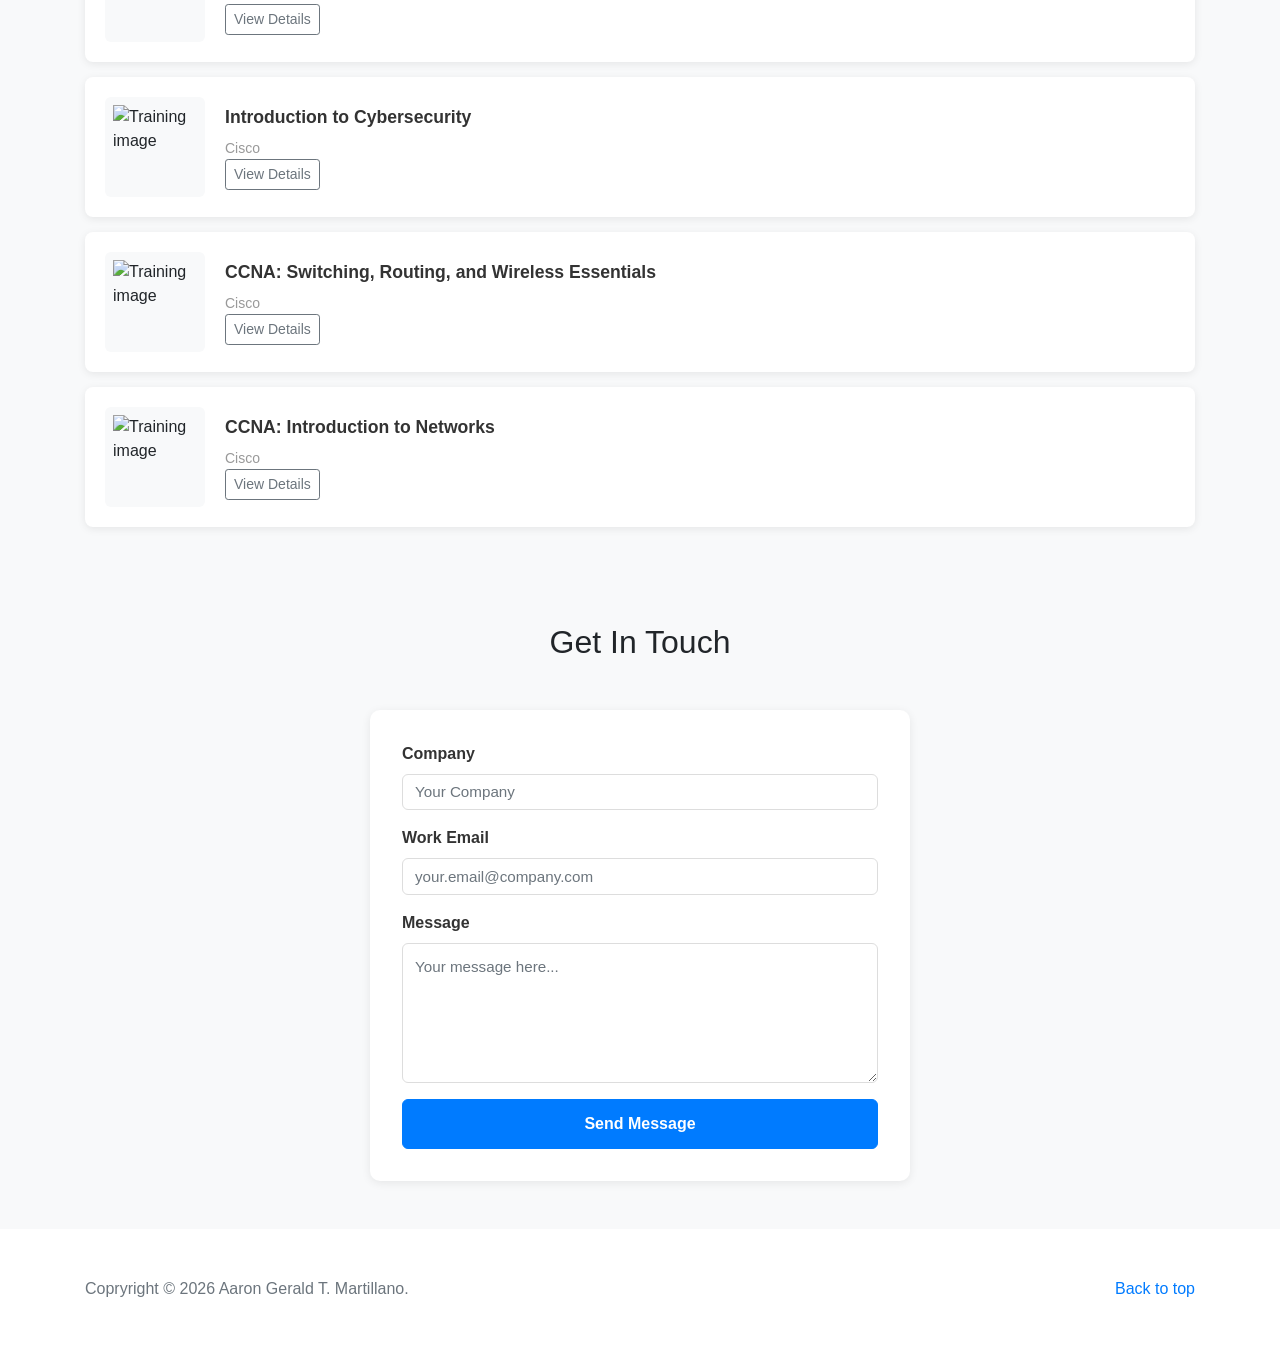
==== commit f0fce19e: "simplified projects section" ====
--- a/index.html
+++ b/index.html
@@ -112,14 +112,6 @@
         <div class="container">
           <h2 class="mb-5 text-center">Professional Journey</h2>
           <div class="timeline">
-            <div class="timeline-item">
-              <div class="timeline-marker"></div>
-              <div class="timeline-content">
-                <h5 class="timeline-title">Systems Support & Developer</h5>
-                <p class="timeline-company">Project - P.O Monitoring System</p>
-                <p class="timeline-date">Jun 2025 - Nov 2025</p>
-              </div>
-            </div>
             <div class="timeline-item timeline-item-education">
               <div class="timeline-marker"></div>
               <div class="timeline-content">
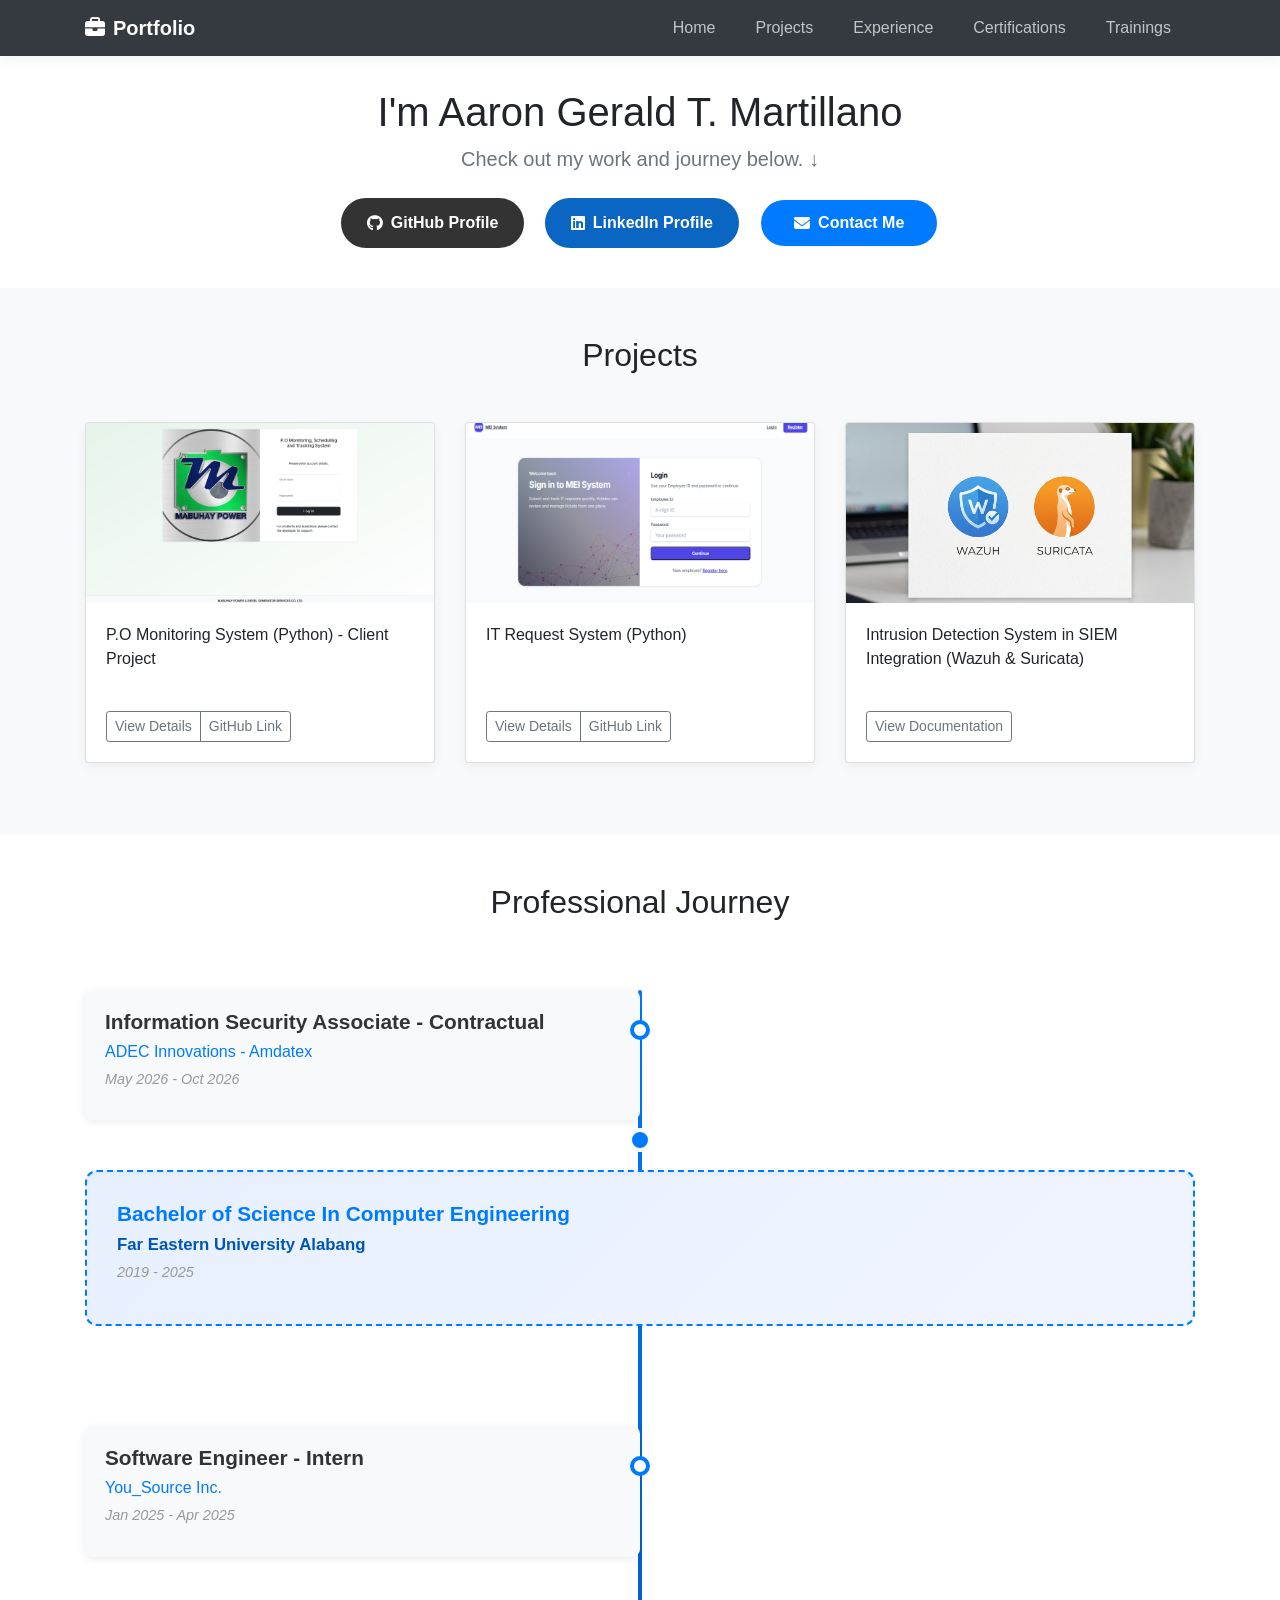
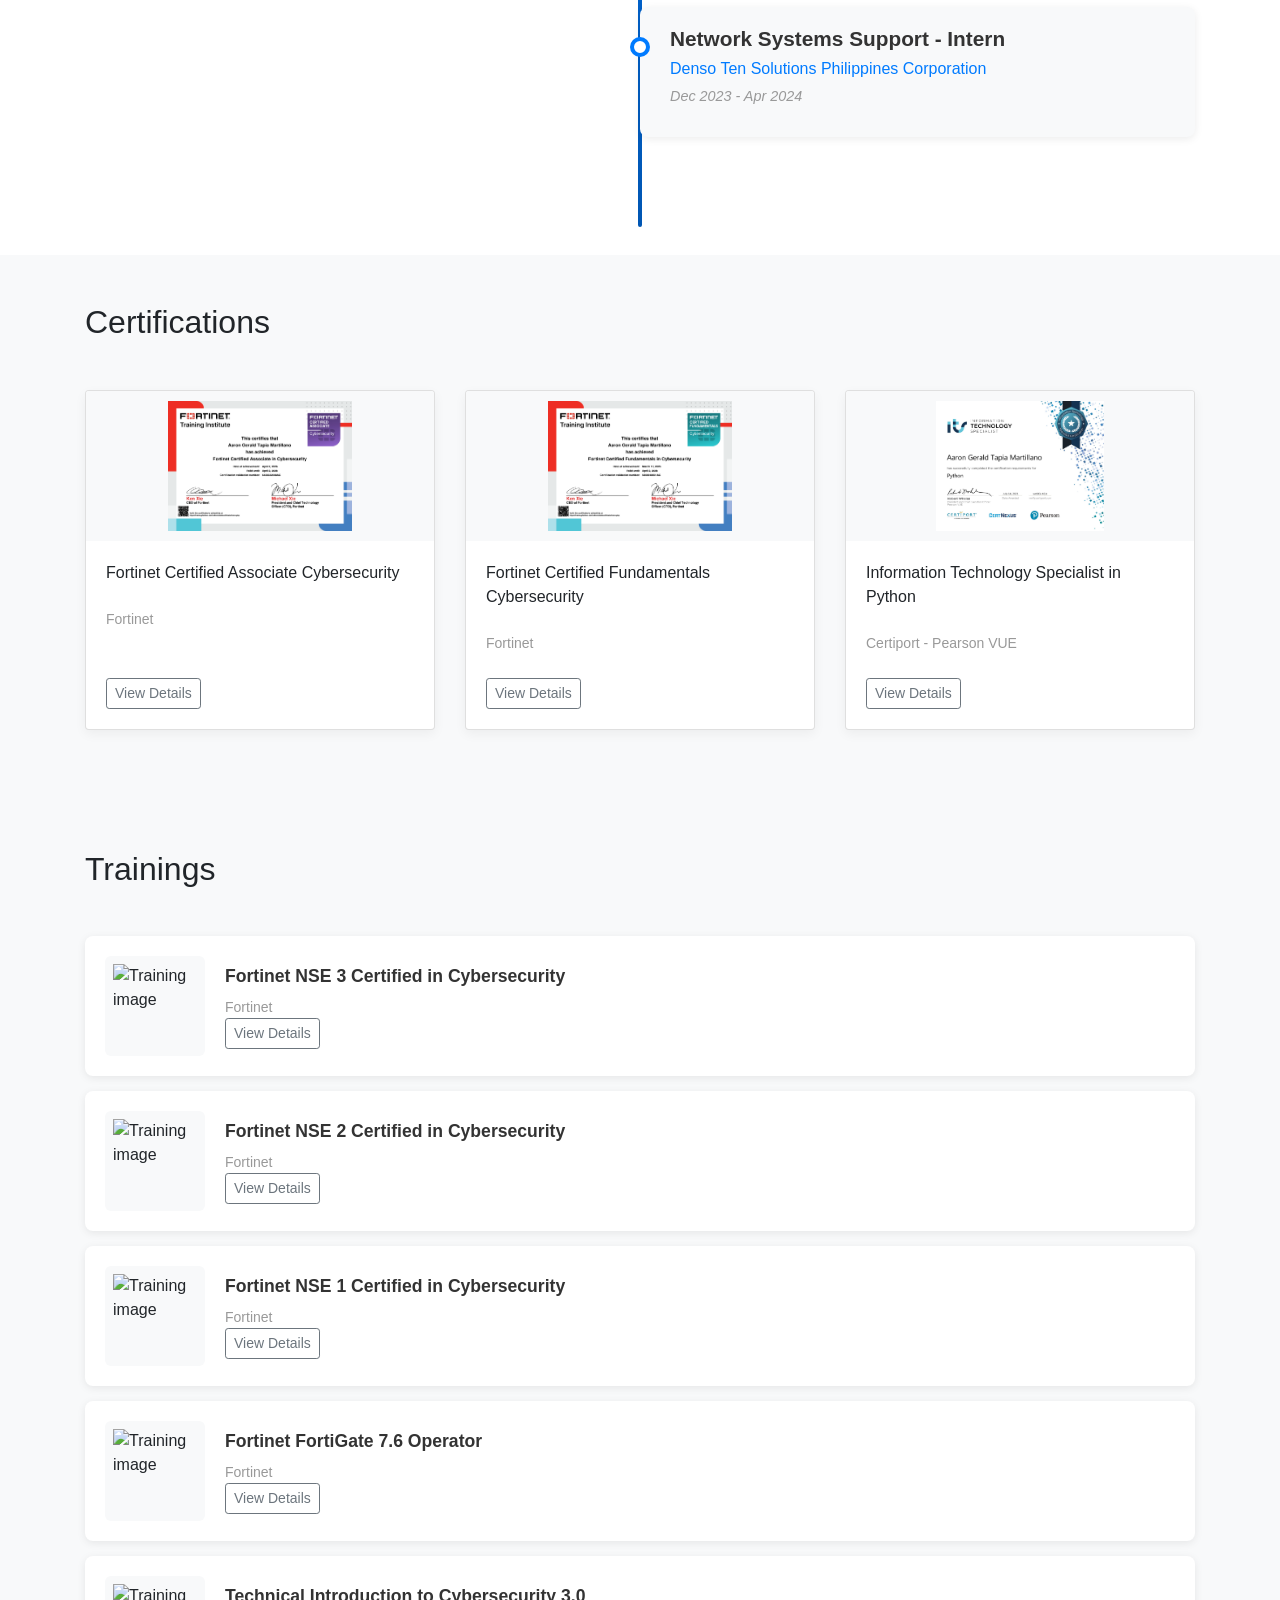
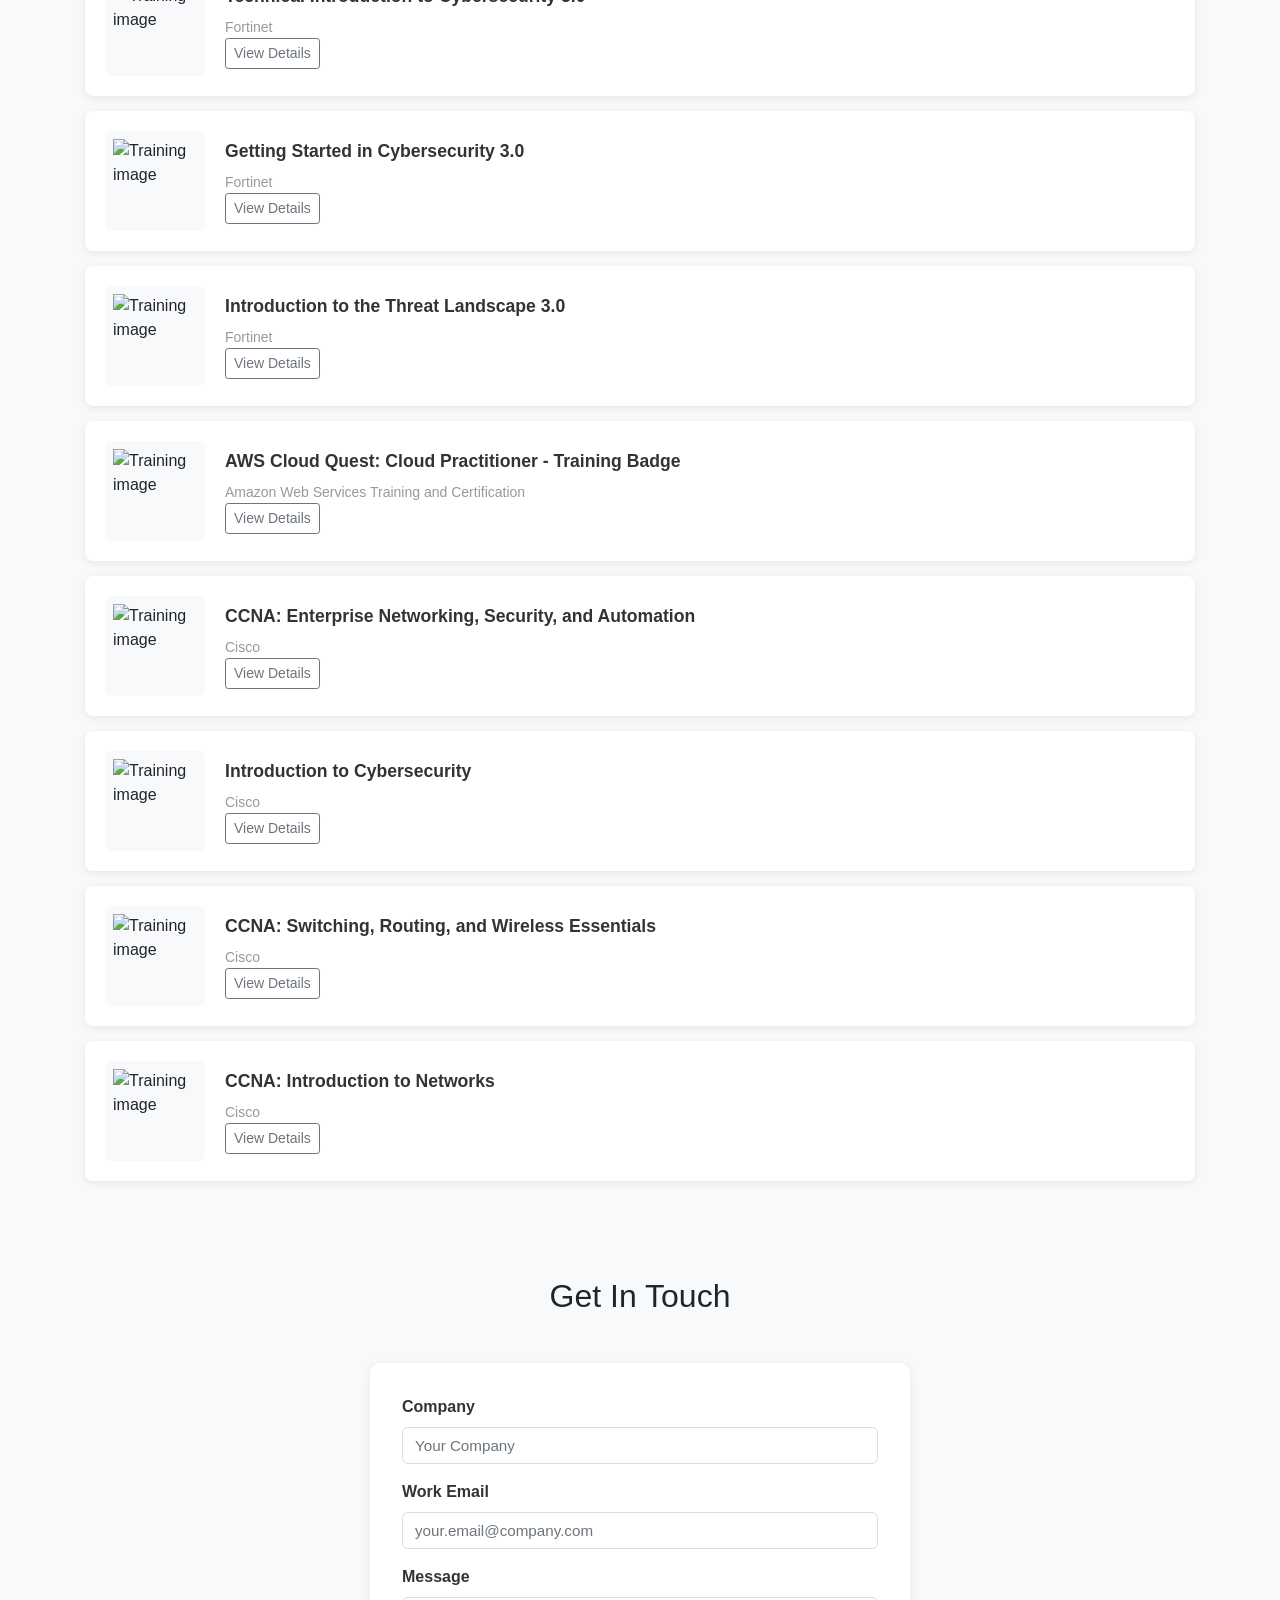
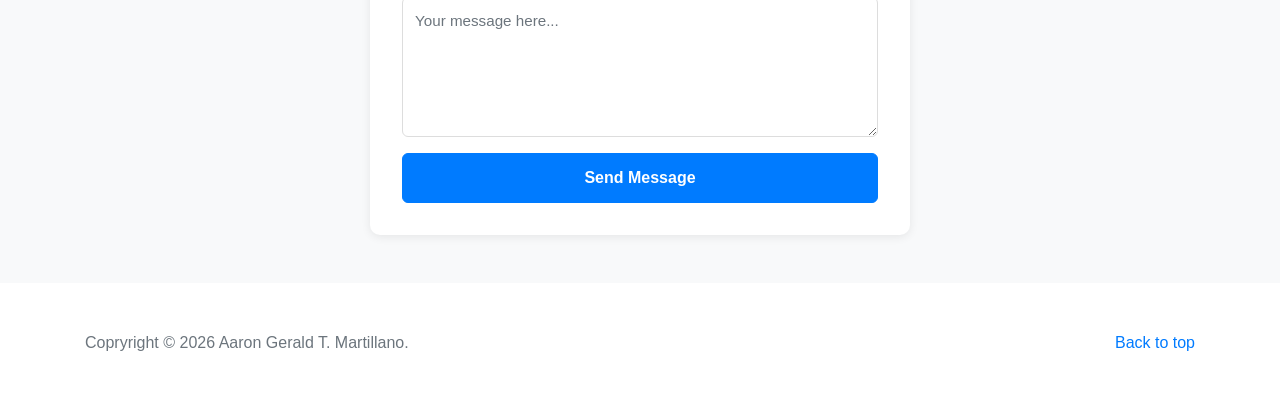
==== commit 80e29ffa: "added new project, experience and trainings, also added github button on project details" ====
--- a/index.html
+++ b/index.html
@@ -80,7 +80,7 @@
               <div class="card mb-4 box-shadow">
                 <img class="card-img-top" src="assets/img/project1-a.png" alt="Card image cap">
                 <div class="card-body">
-                  <p class="card-text">P.O Monitoring System (Python)</p>
+                  <p class="card-text">P.O Monitoring System (Python) - Client Project</p>
                   <div class="d-flex justify-content-between align-items-center">
                     <div class="btn-group">
                       <a href="po-monitoring-system.html" class="btn btn-sm btn-outline-secondary">View Details</a>
@@ -104,6 +104,19 @@
                 </div>
               </div>
             </div>
+            <div class="col-md-4">
+              <div class="card mb-4 box-shadow">
+                <img class="card-img-top" src="assets/img/siem_ids.jpg" alt="Card image cap">
+                <div class="card-body">
+                  <p class="card-text">Intrusion Detection System in SIEM Integration (Wazuh & Suricata)</p>
+                  <div class="d-flex justify-content-between align-items-center">
+                    <div class="btn-group">
+                      <a href="https://github.com/aarown00/suricata-wazuh-ids-integration" class="btn btn-sm btn-outline-secondary">View Documentation</a>
+                    </div>
+                  </div>
+                </div>
+              </div>
+            </div>
           </div>
         </div>
       </div>
@@ -112,6 +125,14 @@
         <div class="container">
           <h2 class="mb-5 text-center">Professional Journey</h2>
           <div class="timeline">
+            <div class="timeline-item">
+              <div class="timeline-marker"></div>
+              <div class="timeline-content">
+                <h5 class="timeline-title">Information Security Associate - Contractual</h5>
+                <p class="timeline-company">ADEC Innovations - Amdatex</p>
+                <p class="timeline-date">May 2026 - Oct 2026</p>
+              </div>
+            </div>
             <div class="timeline-item timeline-item-education">
               <div class="timeline-marker"></div>
               <div class="timeline-content">
@@ -199,7 +220,31 @@
           <h2 class="mb-5">Trainings</h2>
           <div class="training-list">
             <div class="training-item">
-              <img src="https://images.credly.com/size/680x680/images/92f41b16-a144-41e5-a5ab-f853faaf0939/blob" alt="Training image" class="training-item-img">
+              <img src="https://images.credly.com/size/680x680/images/7ca06297-1543-4ed2-b9fc-7f0af8635700/blob" alt="Training image" class="training-item-img">
+              <div class="training-item-content">
+                <p class="training-item-title">Fortinet NSE 3 Certified in Cybersecurity</p>
+                <p class="training-provider">Fortinet</p>
+                <a href="https://www.credly.com/badges/f92f0aa3-c975-4ee1-885d-7f4c153cc207/public_url" class="btn btn-sm btn-outline-secondary">View Details</a>
+              </div>
+            </div>
+            <div class="training-item">
+              <img src="https://images.credly.com/size/680x680/images/a30952f3-f354-4233-b02a-690ffe95d190/blob" alt="Training image" class="training-item-img">
+              <div class="training-item-content">
+                <p class="training-item-title">Fortinet NSE 2 Certified in Cybersecurity</p>
+                <p class="training-provider">Fortinet</p>
+                <a href="https://www.credly.com/badges/a508ad2d-f3a1-4151-8155-5665040d9460/public_url" class="btn btn-sm btn-outline-secondary">View Details</a>
+              </div>
+            </div>
+            <div class="training-item">
+              <img src="https://images.credly.com/size/680x680/images/0dc7965b-8507-4312-9c12-1add6c50fa49/blob" alt="Training image" class="training-item-img">
+              <div class="training-item-content">
+                <p class="training-item-title">Fortinet NSE 1 Certified in Cybersecurity</p>
+                <p class="training-provider">Fortinet</p>
+                <a href="https://www.credly.com/badges/64da2ef5-d4ef-43a0-ab2d-1dcf3d8b17b5/public_url" class="btn btn-sm btn-outline-secondary">View Details</a>
+              </div>
+            </div>
+            <div class="training-item">
+              <img src="https://images.credly.com/size/680x680/images/453a3ef3-b400-4840-91b1-2f1f5157e015/blob" alt="Training image" class="training-item-img">
               <div class="training-item-content">
                 <p class="training-item-title">Fortinet FortiGate 7.6 Operator</p>
                 <p class="training-provider">Fortinet</p>
--- a/assets/css/styles.css
+++ b/assets/css/styles.css
@@ -196,6 +196,17 @@
   line-height: 1.6;
 }
 
+.project-placeholder {
+  min-height: 180px;
+  display: flex;
+  align-items: center;
+  justify-content: center;
+  padding: 1rem;
+  color: #6c757d;
+  background-color: #e9ecef;
+  text-align: center;
+}
+
 .demo-notice {
   color: #999;
   font-size: 0.95rem;
@@ -214,8 +225,34 @@
 
 .back-portfolio {
   padding: 0.5rem 1.5rem;
-  align-self: flex-end;
   text-decoration: underline;
+}
+
+.project-actions {
+  width: 100%;
+  display: flex;
+  align-items: center;
+  justify-content: space-between;
+  margin-top: 0.25rem;
+}
+
+.github-project-link {
+  padding: 0.65rem 1.25rem;
+  color: #fff;
+  background-color: #24292f;
+  border: 1px solid #24292f;
+  border-radius: 999px;
+  font-weight: 600;
+  box-shadow: 0 4px 10px rgba(36, 41, 47, 0.2);
+  transition: all 0.2s ease;
+}
+
+.github-project-link:hover {
+  color: #fff;
+  background-color: #000;
+  border-color: #000;
+  box-shadow: 0 6px 14px rgba(36, 41, 47, 0.3);
+  transform: translateY(-2px);
 }
 
 .jumbotron .container {
@@ -307,6 +344,12 @@
 
 .album .col-md-4 {
   margin-bottom: 1.5rem;
+}
+
+#projects .card-img-top {
+  width: 100%;
+  height: 180px;
+  object-fit: cover;
 }
 
 .carousel-control-prev,
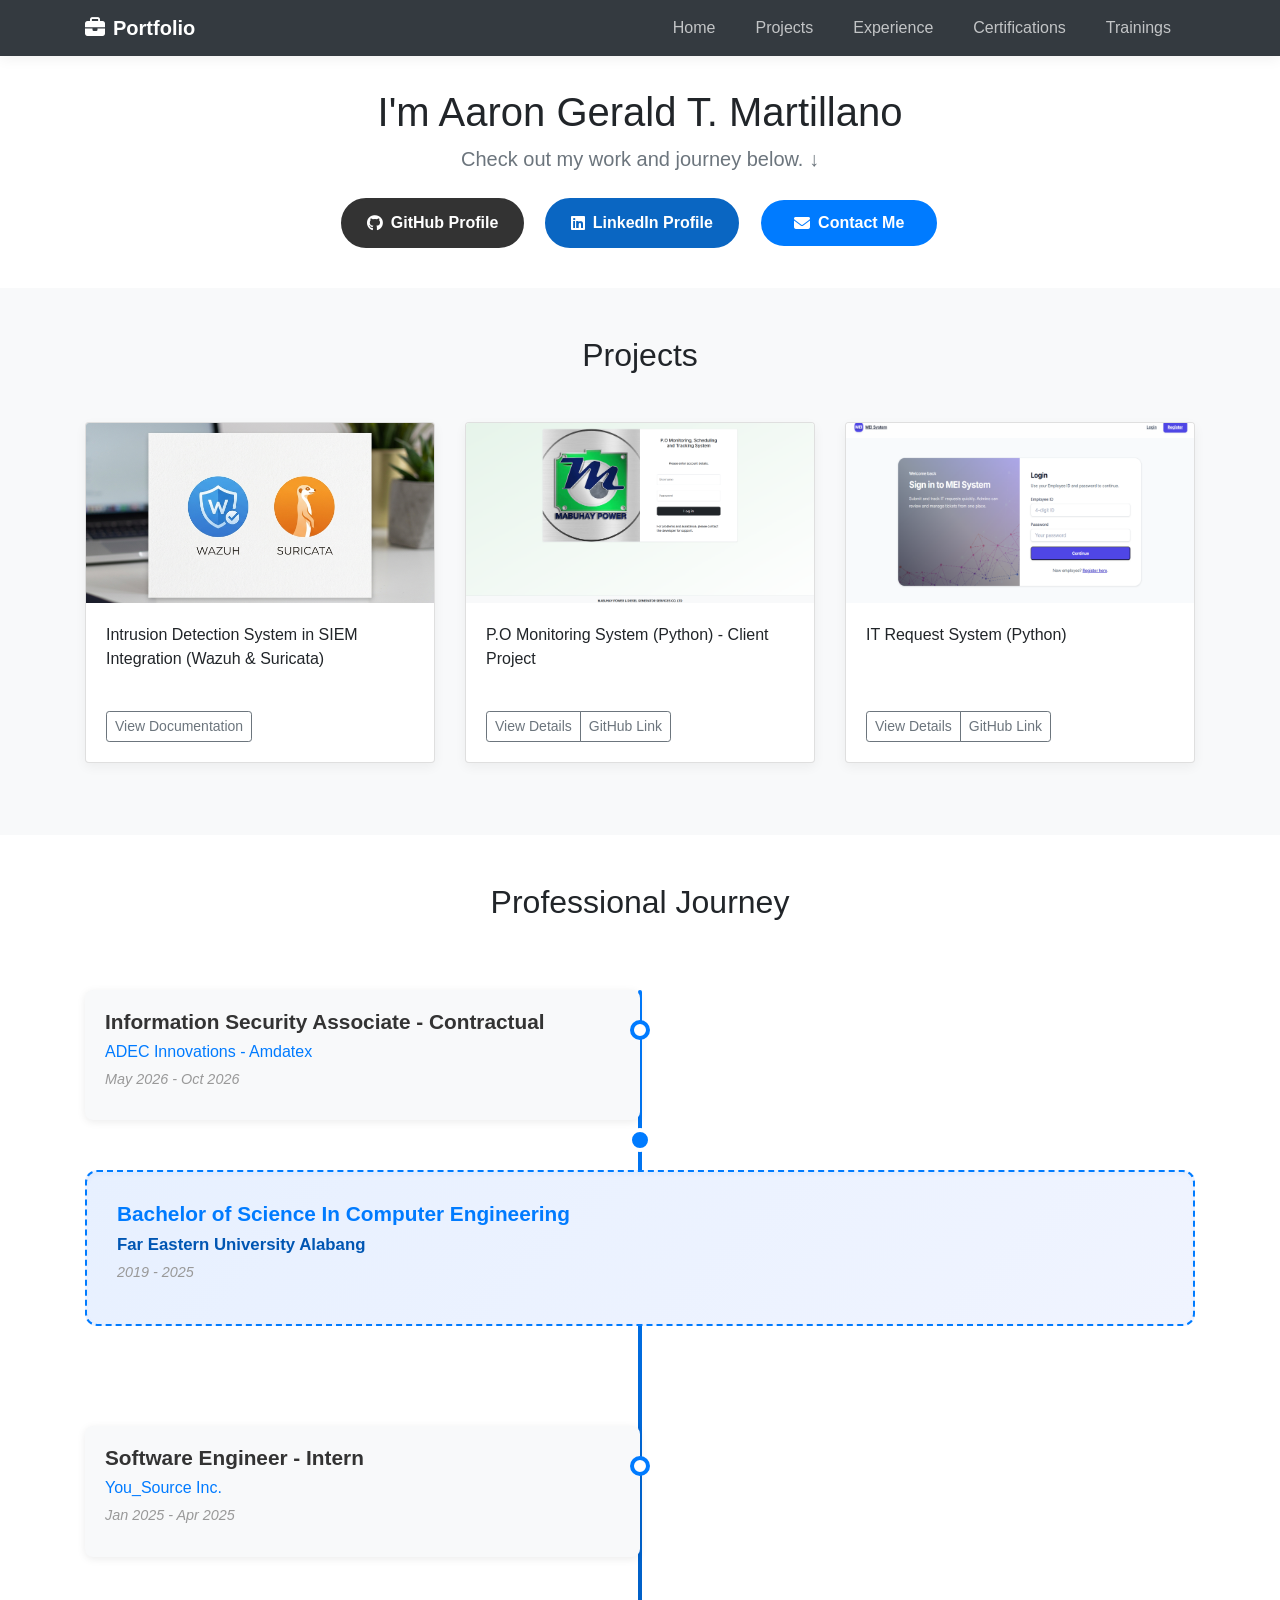
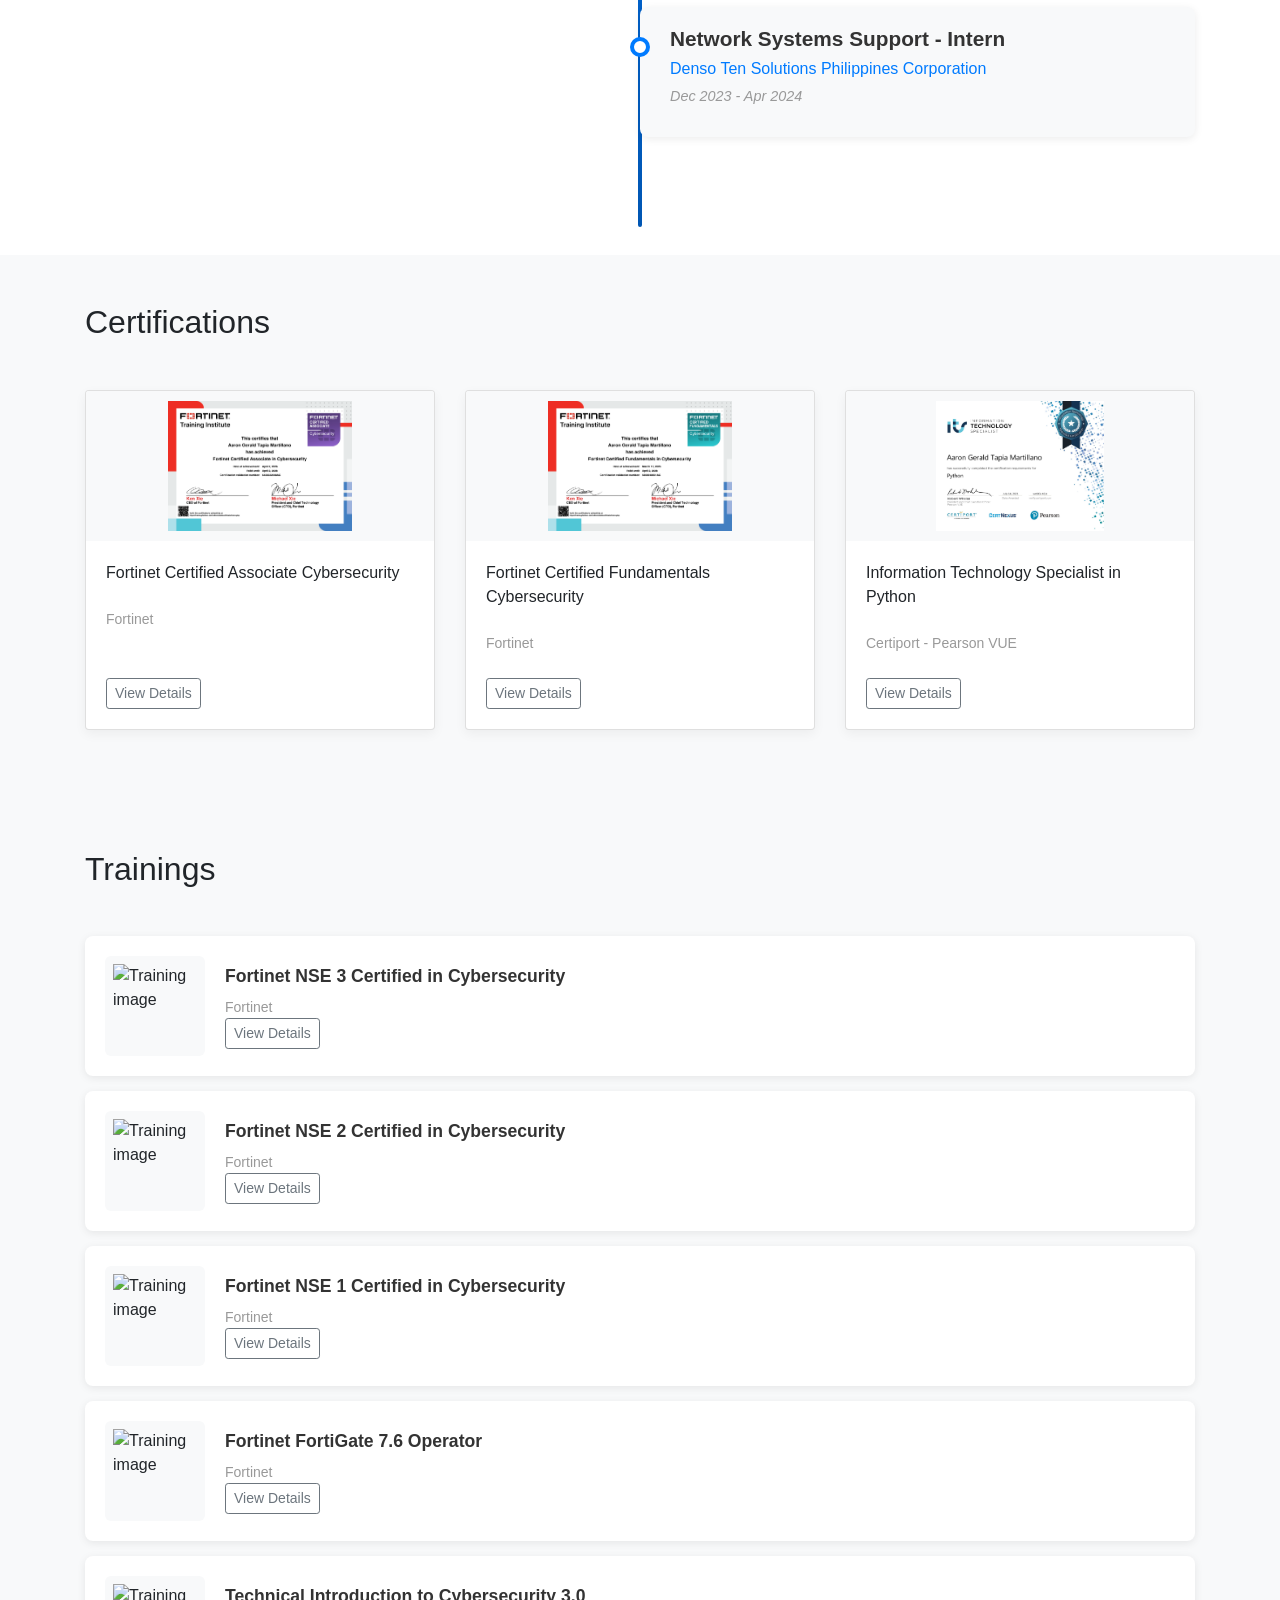
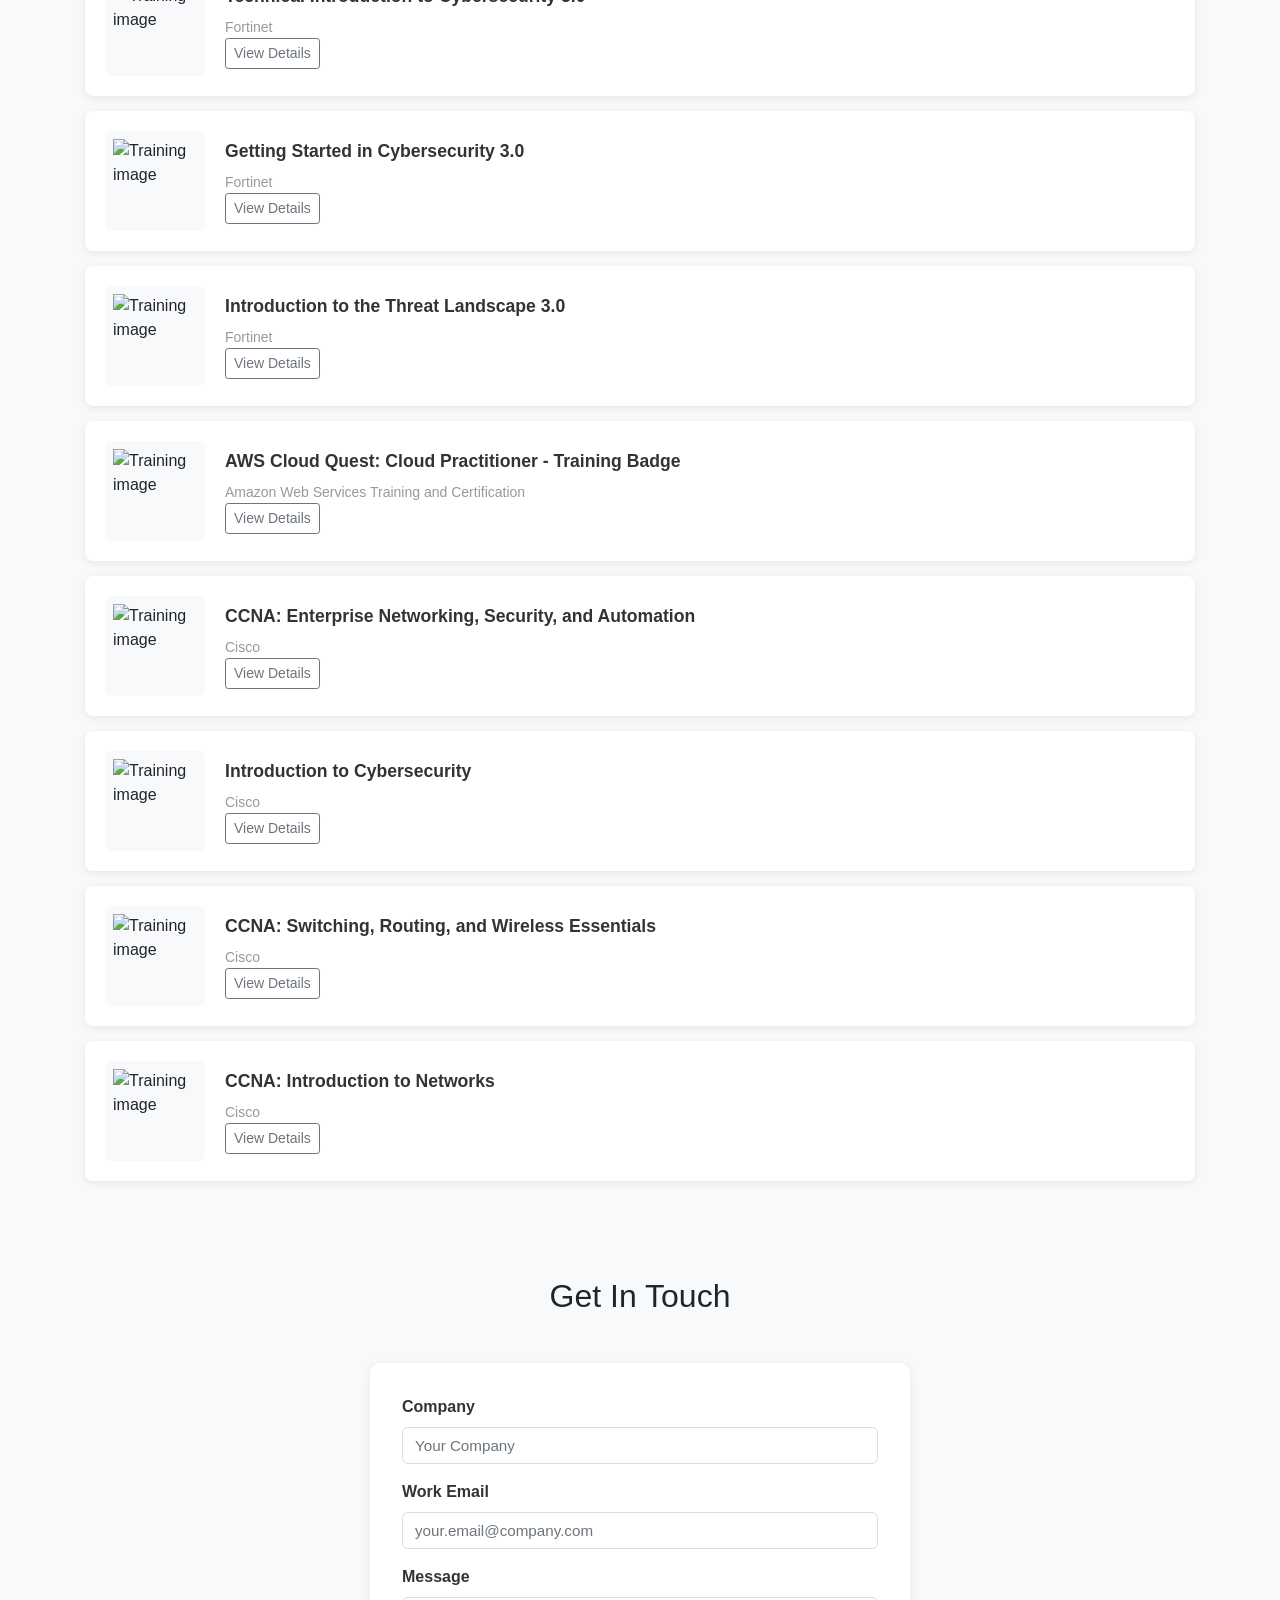
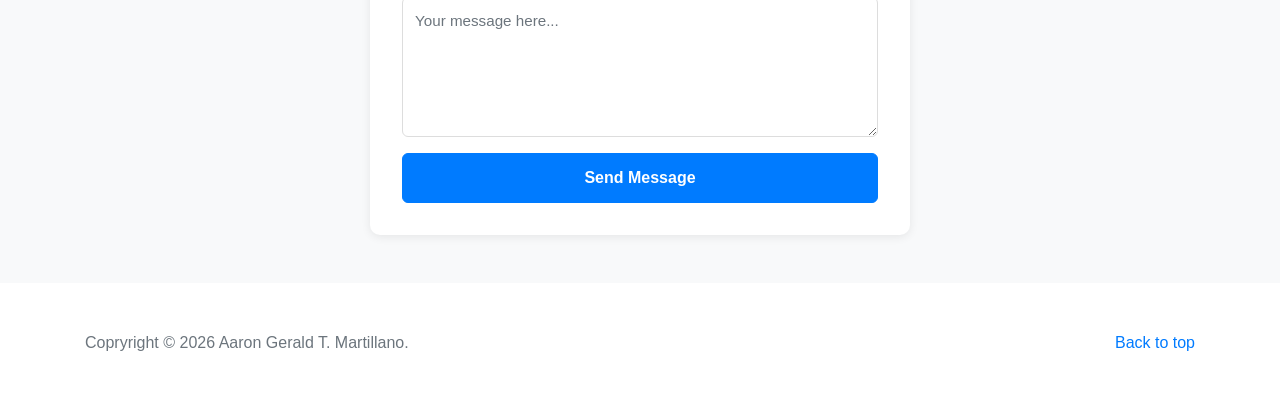
==== commit 4d31889e: "rearranged project order from left to right" ====
--- a/index.html
+++ b/index.html
@@ -75,7 +75,19 @@
           <h2 class="mb-5 text-center">Projects</h2>
 
           <div class="row">
-                      
+            <div class="col-md-4">
+              <div class="card mb-4 box-shadow">
+                <img class="card-img-top" src="assets/img/siem_ids.jpg" alt="Card image cap">
+                <div class="card-body">
+                  <p class="card-text">Intrusion Detection System in SIEM Integration (Wazuh & Suricata)</p>
+                  <div class="d-flex justify-content-between align-items-center">
+                    <div class="btn-group">
+                      <a href="https://github.com/aarown00/suricata-wazuh-ids-integration" class="btn btn-sm btn-outline-secondary">View Documentation</a>
+                    </div>
+                  </div>
+                </div>
+              </div>
+            </div>
             <div class="col-md-4">
               <div class="card mb-4 box-shadow">
                 <img class="card-img-top" src="assets/img/project1-a.png" alt="Card image cap">
@@ -99,19 +111,6 @@
                     <div class="btn-group">
                       <a href="it-request-system.html" class="btn btn-sm btn-outline-secondary">View Details</a>
                       <a href="https://github.com/aarown00/MEI" class="btn btn-sm btn-outline-secondary">GitHub Link</a>
-                    </div>
-                  </div>
-                </div>
-              </div>
-            </div>
-            <div class="col-md-4">
-              <div class="card mb-4 box-shadow">
-                <img class="card-img-top" src="assets/img/siem_ids.jpg" alt="Card image cap">
-                <div class="card-body">
-                  <p class="card-text">Intrusion Detection System in SIEM Integration (Wazuh & Suricata)</p>
-                  <div class="d-flex justify-content-between align-items-center">
-                    <div class="btn-group">
-                      <a href="https://github.com/aarown00/suricata-wazuh-ids-integration" class="btn btn-sm btn-outline-secondary">View Documentation</a>
                     </div>
                   </div>
                 </div>
